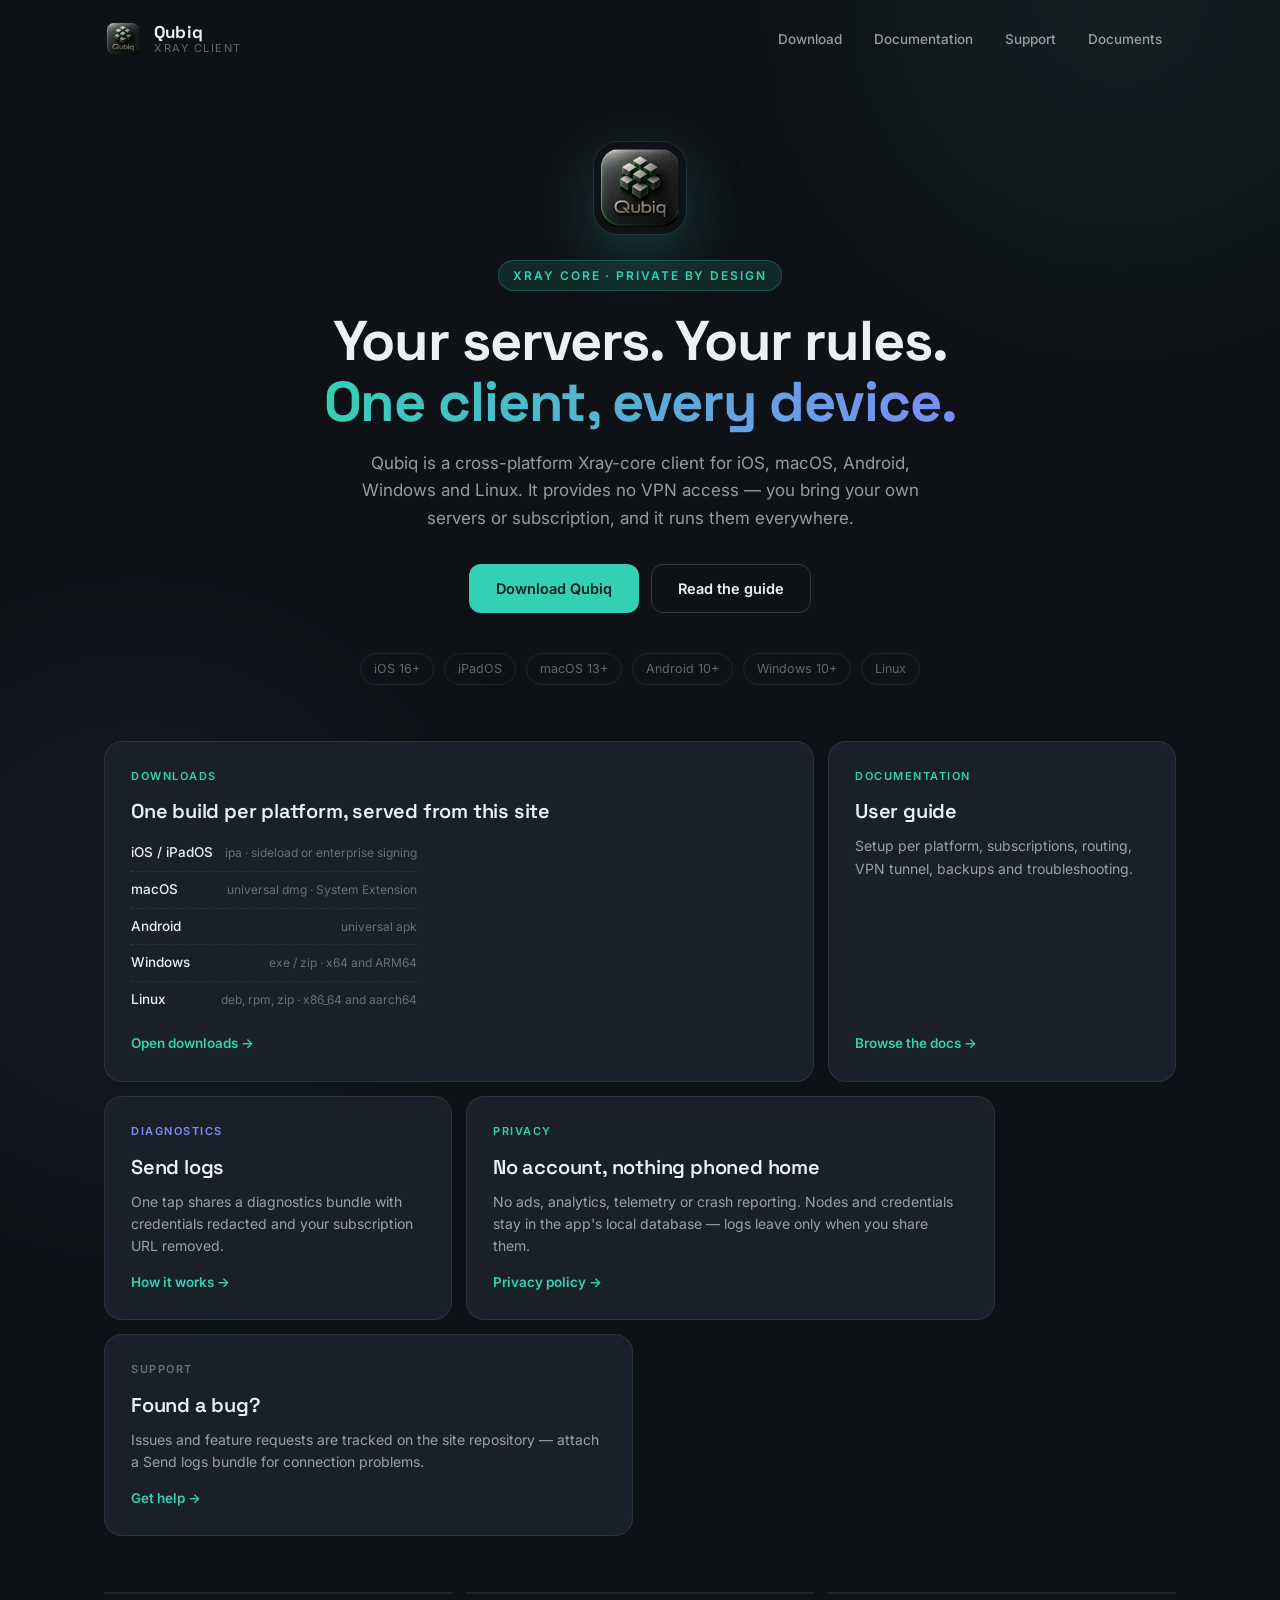
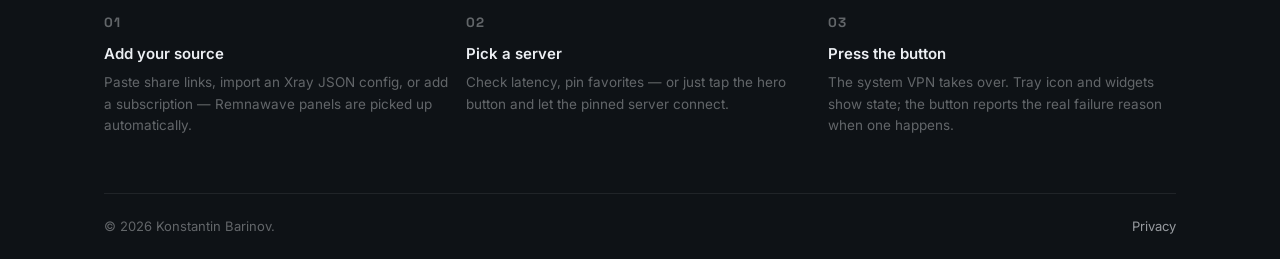
==== index.html @ 78f4ed2e "chore(site): drop OneXray/YuanDevTeam references Removes the upstream credit row from the Documents " ====
<!DOCTYPE html>
<html lang="en">
<head>
<meta charset="UTF-8">
<meta name="viewport" content="width=device-width, initial-scale=1.0">
<title>Qubiq — a cross-platform Xray client for all your devices</title>
<meta name="description" content="Qubiq is a cross-platform Xray-core client for iPhone, iPad, Mac, Android, Windows and Linux — your own servers and subscriptions, no account, no analytics.">
<meta property="og:title" content="Qubiq — one Xray client for every device">
<meta property="og:description" content="Cross-platform Xray-core client for iOS, macOS, Android, Windows and Linux. Your servers, your routing — no accounts, no telemetry.">
<meta property="og:type" content="website">
<meta property="og:url" content="https://knstntnkek.github.io/qubiq-site/">
<meta property="og:site_name" content="Qubiq">
<meta property="og:image" content="https://knstntnkek.github.io/qubiq-site/og.png">
<meta property="og:image:width" content="1024">
<meta property="og:image:height" content="1024">
<meta name="twitter:card" content="summary_large_image">
<meta name="twitter:title" content="Qubiq — one Xray client for every device">
<meta name="twitter:description" content="Cross-platform Xray-core client for iOS, macOS, Android, Windows and Linux. Your servers, your routing — no accounts, no telemetry.">
<meta name="twitter:image" content="https://knstntnkek.github.io/qubiq-site/og.png">
<link rel="canonical" href="https://knstntnkek.github.io/qubiq-site/">
<script type="application/ld+json">
{
  "@context": "https://schema.org",
  "@type": "SoftwareApplication",
  "name": "Qubiq",
  "url": "https://knstntnkek.github.io/qubiq-site/",
  "downloadUrl": "https://knstntnkek.github.io/qubiq-site/",
  "operatingSystem": "iOS, iPadOS, macOS, Android, Windows, Linux",
  "applicationCategory": "UtilitiesApplication",
  "description": "A cross-platform Xray-core client for phones, tablets and desktops. Bring your own servers or subscription — no accounts, no analytics.",
  "offers": { "@type": "Offer", "price": "0", "priceCurrency": "USD" },
  "author": { "@type": "Organization", "name": "Qubiq", "url": "https://knstntnkek.github.io/qubiq-site/" }
}
</script>
<link rel="icon" type="image/png" href="icon.png">
<link rel="apple-touch-icon" href="icon.png">
<link rel="preconnect" href="https://fonts.googleapis.com">
<link rel="preconnect" href="https://fonts.gstatic.com" crossorigin>
<link href="https://fonts.googleapis.com/css2?family=Inter:wght@400;500;600&family=Space+Grotesk:wght@500;600;700&family=JetBrains+Mono:wght@400&display=swap" rel="stylesheet">
<link rel="stylesheet" href="style.css?v=20261121-2">
</head>
<body>

<div class="bg-glow teal" aria-hidden="true"></div>
<div class="bg-glow violet" aria-hidden="true"></div>

<div class="page">

  <header class="topbar">
    <a class="brand" href="index.html">
      <img class="brand-icon" src="icon.png" alt="Qubiq logo">
      <span class="brand-text">
        <strong>Qubiq</strong>
        <span>Xray client</span>
      </span>
    </a>
    <nav>
      <ul class="nav-links">
        <li><a href="#" data-modal="modal-download">Download</a></li>
        <li><a href="docs.html">Documentation</a></li>
        <li><a href="#" data-modal="modal-support">Support</a></li>
        <li><a href="#" data-modal="modal-documents">Documents</a></li>
      </ul>
    </nav>
  </header>

  <main>
    <section class="hero">
      <img class="hero-logo" src="icon.png" alt="Qubiq">
      <span class="hero-eyebrow">Xray core · Private by design</span>
      <h1>Your servers. Your rules.<br><em>One client, every device.</em></h1>
      <p class="hero-sub">Qubiq is a cross-platform Xray-core client for iOS,
      macOS, Android, Windows and Linux. It provides no VPN access — you
      bring your own servers or subscription, and it runs them everywhere.</p>
      <div class="hero-cta">
        <button class="btn btn-primary" data-modal="modal-download">
          Download Qubiq
        </button>
        <a class="btn btn-ghost" href="docs.html">Read the guide</a>
      </div>
      <div class="platform-chips">
        <span>iOS 16+</span><span>iPadOS</span><span>macOS 13+</span>
        <span>Android 10+</span><span>Windows 10+</span><span>Linux</span>
      </div>
    </section>

    <section class="bento">
      <button class="bento-card wide reveal" data-modal="modal-download">
        <span class="bento-kicker">Downloads</span>
        <h2>One build per platform, served from this site</h2>
        <ul class="bento-list">
          <li><b>iOS / iPadOS</b><small>ipa · sideload or enterprise signing</small></li>
          <li><b>macOS</b><small>universal dmg · System Extension</small></li>
          <li><b>Android</b><small>universal apk</small></li>
          <li><b>Windows</b><small>exe / zip · x64 and ARM64</small></li>
          <li><b>Linux</b><small>deb, rpm, zip · x86_64 and aarch64</small></li>
        </ul>
        <span class="bento-cta">Open downloads →</span>
      </button>

      <a class="bento-card third reveal" href="docs.html">
        <span class="bento-kicker">Documentation</span>
        <h2>User guide</h2>
        <p>Setup per platform, subscriptions, routing, VPN tunnel,
        backups and troubleshooting.</p>
        <span class="bento-cta">Browse the docs →</span>
      </a>

      <a class="bento-card third reveal" href="docs.html#subscriptions">
        <span class="bento-kicker violet">Diagnostics</span>
        <h2>Send logs</h2>
        <p>One tap shares a diagnostics bundle with credentials redacted
        and your subscription URL removed.</p>
        <span class="bento-cta">How it works →</span>
      </a>

      <a class="bento-card half reveal" href="privacy.html">
        <span class="bento-kicker">Privacy</span>
        <h2>No account, nothing phoned home</h2>
        <p>No ads, analytics, telemetry or crash reporting. Nodes and
        credentials stay in the app's local database — logs leave only
        when you share them.</p>
        <span class="bento-cta">Privacy policy →</span>
      </a>

      <button class="bento-card half reveal" data-modal="modal-support">
        <span class="bento-kicker neutral">Support</span>
        <h2>Found a bug?</h2>
        <p>Issues and feature requests are tracked on the site repository —
        attach a Send logs bundle for connection problems.</p>
        <span class="bento-cta">Get help →</span>
      </button>
    </section>

    <section class="steps">
      <div class="step">
        <p class="step-num">01</p>
        <h3>Add your source</h3>
        <p>Paste share links, import an Xray JSON config, or add a
        subscription — Remnawave panels are picked up automatically.</p>
      </div>
      <div class="step">
        <p class="step-num">02</p>
        <h3>Pick a server</h3>
        <p>Check latency, pin favorites — or just tap the hero button and
        let the pinned server connect.</p>
      </div>
      <div class="step">
        <p class="step-num">03</p>
        <h3>Press the button</h3>
        <p>The system VPN takes over. Tray icon and widgets show state;
        the button reports the real failure reason when one happens.</p>
      </div>
    </section>
  </main>

  <footer class="footer">
    <span>© 2026 Konstantin Barinov.</span>
    <div class="footer-links">
      <a href="privacy.html">Privacy</a>
    </div>
  </footer>

</div>

<!-- MODALS -->
<div class="modal" id="modal-download" hidden>
  <div class="modal-card" role="dialog" aria-modal="true" aria-label="Download Qubiq">
    <button class="modal-x" data-close aria-label="Close">×</button>
    <h2 class="modal-title">Download</h2>
    <p class="modal-sub">Choose your platform — packages are served right
    here, no repo access needed.</p>
    <div class="modal-cols">
      <div class="modal-col">
        <p class="modal-col-title">Desktop</p>
        <div class="dl-row dl-static">
          <span class="dl-main">
            <span class="dl-name">Windows</span>
            <span class="dl-meta">x64 / ARM64 · exe, zip · Win 10 20H2+ · soon</span>
          </span>
        </div>
        <div class="dl-row dl-static">
          <span class="dl-main">
            <span class="dl-name">macOS</span>
            <span class="dl-meta">universal dmg · macOS 13+ · System Extension · soon</span>
          </span>
        </div>
        <div class="dl-row dl-static">
          <span class="dl-main">
            <span class="dl-name">Linux</span>
            <span class="dl-meta">x86_64 / aarch64 · deb, rpm, zip · glibc 2.39+ · soon</span>
          </span>
        </div>
      </div>
      <div class="modal-col">
        <p class="modal-col-title">Mobile</p>
        <div class="dl-row dl-static">
          <span class="dl-main">
            <span class="dl-name">iOS / iPadOS</span>
            <span class="dl-meta">ipa · iOS 16+ · sideload / enterprise signing · soon</span>
          </span>
        </div>
        <div class="dl-row dl-static">
          <span class="dl-main">
            <span class="dl-name">Android</span>
            <span class="dl-meta">universal apk · Android 10+ · soon</span>
          </span>
        </div>
      </div>
    </div>
    <p class="modal-foot">Published builds replace their platform row with a
    direct download automatically. First connect asks for the platform VPN
    permission — see <a href="docs.html#getting-started">Getting
    started</a>.</p>
  </div>
</div>

<div class="modal" id="modal-support" hidden>
  <div class="modal-card" role="dialog" aria-modal="true" aria-label="Support">
    <button class="modal-x" data-close aria-label="Close">×</button>
    <h2 class="modal-title">Support</h2>
    <p class="modal-sub">Bugs and feature requests are handled in the open.</p>
    <div class="modal-cols">
      <div class="modal-col">
        <a class="dl-row" href="https://github.com/knstntnkek/qubiq-site/issues">
          <span class="dl-main">
            <span class="dl-name">GitHub Issues</span>
            <span class="dl-meta">site repo · bug reports &amp; feature requests</span>
          </span>
          <span class="dl-arrow">→</span>
        </a>
      </div>
      <div class="modal-col">
        <a class="dl-row" href="docs.html#troubleshooting">
          <span class="dl-main">
            <span class="dl-name">Troubleshooting &amp; FAQ</span>
            <span class="dl-meta">common fixes in the guide</span>
          </span>
          <span class="dl-arrow">→</span>
        </a>
      </div>
    </div>
    <p class="modal-foot">Reporting a provider or connection issue? In the app,
    a group's <strong>Send logs</strong> action shares a ready-redacted
    diagnostics bundle — attach it to the issue. Include your platform plus
    app and core versions.</p>
  </div>
</div>

<div class="modal" id="modal-documents" hidden>
  <div class="modal-card" role="dialog" aria-modal="true" aria-label="Documents">
    <button class="modal-x" data-close aria-label="Close">×</button>
    <h2 class="modal-title">Documents</h2>
    <p class="modal-sub">Privacy policy, license and third-party credits.</p>
    <div class="modal-cols">
      <div class="modal-col">
        <a class="dl-row" href="privacy.html">
          <span class="dl-main">
            <span class="dl-name">Privacy Policy</span>
            <span class="dl-meta">the app collects nothing</span>
          </span>
          <span class="dl-arrow">→</span>
        </a>
        <div class="dl-row dl-static">
          <span class="dl-main">
            <span class="dl-name">License</span>
            <span class="dl-meta">proprietary · all rights reserved</span>
          </span>
        </div>
      </div>
      <div class="modal-col">
        <a class="dl-row" href="https://github.com/XTLS/libXray">
          <span class="dl-main">
            <span class="dl-name">libXray</span>
            <span class="dl-meta">the Xray core binding</span>
          </span>
          <span class="dl-arrow">→</span>
        </a>
      </div>
    </div>
  </div>
</div>

<script src="site.js?v=20261121-2"></script>
<script data-goatcounter="https://konstantin11.goatcounter.com/count" async src="https://gc.zgo.at/count.js"></script>
</body>
</html>
---- style.css ----
/* Qubiq — site styles. Dark ink theme, teal accent, bento layout. */

:root {
  --bg:        #0e1216;
  --bg-raise:  #151a20;
  --panel:     #1a2029;
  --panel-hi:  #1f2630;
  --border:    rgba(255, 255, 255, .08);
  --border-hi: rgba(255, 255, 255, .16);
  --text:      #eceff3;
  --text-soft: rgba(236, 239, 243, .62);
  --text-mute: rgba(236, 239, 243, .38);
  --teal:      #34d0b4;
  --teal-soft: rgba(52, 208, 180, .12);
  --indigo:    #7c8cf8;
  --radius:    18px;
  --mono:      "JetBrains Mono", ui-monospace, SFMono-Regular, monospace;
  --sans:      "Inter", system-ui, -apple-system, sans-serif;
  --display:   "Space Grotesk", "Inter", system-ui, sans-serif;
}

* { box-sizing: border-box; margin: 0; padding: 0; }

html { color-scheme: dark; }

body {
  background: var(--bg);
  color: var(--text);
  font-family: var(--sans);
  font-size: 15px;
  line-height: 1.6;
  -webkit-font-smoothing: antialiased;
}

a { color: var(--teal); text-decoration: none; }
a:hover { text-decoration: underline; }

img { max-width: 100%; }

/* ambient background — two soft color pools, own geometry */
.bg-glow {
  position: fixed;
  z-index: -1;
  border-radius: 50%;
  filter: blur(120px);
  pointer-events: none;
}
.bg-glow.teal {
  width: 640px; height: 640px;
  top: -320px; right: -160px;
  background: radial-gradient(circle, rgba(52, 208, 180, .14), transparent 65%);
}
.bg-glow.violet {
  width: 720px; height: 720px;
  bottom: -380px; left: -220px;
  background: radial-gradient(circle, rgba(124, 140, 248, .11), transparent 65%);
}

.page {
  max-width: 1120px;
  margin: 0 auto;
  padding: 0 24px;
  display: flex;
  flex-direction: column;
  min-height: 100dvh;
}

/* ============ topbar ============ */
.topbar {
  display: flex;
  align-items: center;
  justify-content: space-between;
  padding: 20px 0;
}
.brand {
  display: flex;
  align-items: center;
  gap: 12px;
  color: var(--text);
}
.brand:hover { text-decoration: none; }
.brand-icon {
  width: 38px; height: 38px;
  border-radius: 10px;
  display: block;
}
.brand-text { display: flex; flex-direction: column; line-height: 1.15; }
.brand-text strong {
  font-family: var(--display);
  font-size: 17px;
  font-weight: 700;
  letter-spacing: .2px;
}
.brand-text span {
  font-size: 11px;
  color: var(--text-mute);
  text-transform: uppercase;
  letter-spacing: .14em;
}
.nav-links {
  display: flex;
  gap: 4px;
  list-style: none;
}
.nav-links a {
  color: var(--text-soft);
  font-size: 13.5px;
  font-weight: 500;
  padding: 8px 14px;
  border-radius: 999px;
  transition: color .15s, background .15s;
}
.nav-links a:hover,
.nav-links a[aria-current="page"] {
  color: var(--text);
  background: rgba(255, 255, 255, .07);
  text-decoration: none;
}

/* ============ hero ============ */
.hero {
  text-align: center;
  padding: 64px 0 56px;
}
.hero-logo {
  width: 92px; height: 92px;
  border-radius: 24px;
  margin: 0 auto 26px;
  display: block;
  box-shadow: 0 20px 60px rgba(52, 208, 180, .22), 0 0 0 1px var(--border);
}
.hero-eyebrow {
  display: inline-block;
  font-size: 12px;
  font-weight: 600;
  letter-spacing: .16em;
  text-transform: uppercase;
  color: var(--teal);
  background: var(--teal-soft);
  border: 1px solid rgba(52, 208, 180, .25);
  padding: 5px 14px;
  border-radius: 999px;
  margin-bottom: 20px;
}
.hero h1 {
  font-family: var(--display);
  font-size: clamp(34px, 5.4vw, 56px);
  font-weight: 700;
  line-height: 1.08;
  letter-spacing: -.02em;
  max-width: 720px;
  margin: 0 auto 18px;
}
.hero h1 em {
  font-style: normal;
  background: linear-gradient(100deg, var(--teal), var(--indigo));
  -webkit-background-clip: text;
  background-clip: text;
  color: transparent;
}
.hero-sub {
  font-size: 17px;
  color: var(--text-soft);
  max-width: 560px;
  margin: 0 auto 32px;
}
.hero-cta {
  display: flex;
  gap: 12px;
  justify-content: center;
  flex-wrap: wrap;
  margin-bottom: 40px;
}
.btn {
  display: inline-flex;
  align-items: center;
  gap: 8px;
  font: inherit;
  font-weight: 600;
  font-size: 14.5px;
  padding: 12px 26px;
  border-radius: 12px;
  border: 1px solid transparent;
  cursor: pointer;
  transition: transform .15s, background .15s, border-color .15s;
}
.btn:hover { text-decoration: none; transform: translateY(-1px); }
.btn-primary {
  background: var(--teal);
  color: #06201a;
}
.btn-primary:hover { background: #43dfc3; }
.btn-ghost {
  background: transparent;
  color: var(--text);
  border-color: var(--border-hi);
}
.btn-ghost:hover { background: rgba(255, 255, 255, .06); }
.platform-chips {
  display: flex;
  gap: 10px;
  justify-content: center;
  flex-wrap: wrap;
}
.platform-chips span {
  font-size: 12.5px;
  color: var(--text-mute);
  border: 1px solid var(--border);
  padding: 5px 13px;
  border-radius: 999px;
}

/* ============ bento grid ============ */
.bento {
  display: grid;
  grid-template-columns: repeat(6, 1fr);
  gap: 14px;
  padding-bottom: 56px;
}
.bento-card {
  position: relative;
  background: var(--panel);
  border: 1px solid var(--border);
  border-radius: var(--radius);
  padding: 26px;
  display: flex;
  flex-direction: column;
  text-align: left;
  font: inherit;
  color: var(--text);
  cursor: pointer;
  overflow: hidden;
  transition: border-color .18s, transform .18s, background .18s;
}
a.bento-card:hover,
button.bento-card:hover {
  text-decoration: none;
  border-color: var(--border-hi);
  background: var(--panel-hi);
  transform: translateY(-2px);
}
.bento-card.wide  { grid-column: span 4; }
.bento-card.half  { grid-column: span 3; }
.bento-card.third { grid-column: span 2; }
.bento-kicker {
  font-size: 11px;
  font-weight: 600;
  letter-spacing: .14em;
  text-transform: uppercase;
  color: var(--teal);
  margin-bottom: 10px;
}
.bento-kicker.violet { color: var(--indigo); }
.bento-kicker.neutral { color: var(--text-mute); }
.bento-card h2 {
  font-family: var(--display);
  font-size: 20px;
  font-weight: 600;
  letter-spacing: -.01em;
  margin-bottom: 8px;
}
.bento-card p {
  font-size: 14px;
  color: var(--text-soft);
  margin-bottom: 14px;
}
.bento-cta {
  margin-top: auto;
  font-size: 13.5px;
  font-weight: 600;
  color: var(--teal);
}
.bento-list {
  list-style: none;
  margin-bottom: 16px;
}
.bento-list li {
  display: flex;
  justify-content: space-between;
  align-items: baseline;
  gap: 12px;
  font-size: 13.5px;
  padding: 7px 0;
  border-bottom: 1px dashed rgba(255, 255, 255, .07);
  color: var(--text-soft);
}
.bento-list li:last-child { border-bottom: 0; }
.bento-list li b { color: var(--text); font-weight: 500; }
.bento-list li small { color: var(--text-mute); font-size: 12px; }

/* ============ steps strip ============ */
.steps {
  display: grid;
  grid-template-columns: repeat(3, 1fr);
  gap: 14px;
  padding-bottom: 56px;
}
.step {
  border-top: 2px solid var(--border);
  padding-top: 18px;
}
.step-num {
  font-family: var(--display);
  font-size: 13px;
  font-weight: 700;
  color: var(--teal);
  letter-spacing: .1em;
  margin-bottom: 8px;
}
.step h3 {
  font-size: 15px;
  font-weight: 600;
  margin-bottom: 6px;
}
.step p { font-size: 13.5px; color: var(--text-mute); }

/* ============ footer ============ */
.footer {
  margin-top: auto;
  display: flex;
  justify-content: space-between;
  align-items: center;
  gap: 16px;
  flex-wrap: wrap;
  padding: 22px 0;
  border-top: 1px solid var(--border);
  color: var(--text-mute);
  font-size: 13px;
}
.footer-links { display: flex; gap: 20px; }
.footer-links a { color: var(--text-soft); }
.footer-links a:hover { color: var(--text); }

/* ============ modals ============ */
.modal {
  position: fixed;
  inset: 0;
  z-index: 50;
  display: grid;
  place-items: center;
  padding: 20px;
  background: rgba(8, 10, 13, .66);
  backdrop-filter: blur(10px);
  -webkit-backdrop-filter: blur(10px);
}
.modal[hidden] { display: none; }
.modal-card {
  width: min(620px, 100%);
  max-height: min(80dvh, 720px);
  overflow: auto;
  background: var(--bg-raise);
  border: 1px solid var(--border-hi);
  border-radius: 22px;
  padding: 30px;
  box-shadow: 0 40px 100px rgba(0, 0, 0, .5);
  animation: modal-in .22s ease-out;
}
@keyframes modal-in {
  from { opacity: 0; transform: translateY(12px) scale(.98); }
  to   { opacity: 1; transform: none; }
}
.modal-x {
  position: sticky;
  top: 0;
  float: right;
  width: 34px; height: 34px;
  border-radius: 10px;
  border: 1px solid var(--border);
  background: var(--panel);
  color: var(--text-soft);
  font-size: 18px;
  cursor: pointer;
  transition: background .15s, color .15s;
}
.modal-x:hover { background: var(--panel-hi); color: var(--text); }
.modal-title {
  font-family: var(--display);
  font-size: 24px;
  font-weight: 700;
  letter-spacing: -.01em;
  margin-bottom: 6px;
}
.modal-sub { font-size: 14px; color: var(--text-mute); margin-bottom: 22px; }
.modal-cols {
  display: grid;
  grid-template-columns: 1fr 1fr;
  gap: 22px;
}
.modal-col-title {
  font-size: 11px;
  font-weight: 600;
  letter-spacing: .14em;
  text-transform: uppercase;
  color: var(--text-mute);
  margin-bottom: 10px;
}
.dl-row {
  display: flex;
  align-items: center;
  justify-content: space-between;
  gap: 14px;
  padding: 12px 14px;
  margin-bottom: 8px;
  border: 1px solid var(--border);
  border-radius: 12px;
  background: var(--panel);
  transition: border-color .15s, background .15s;
}
.dl-row:hover {
  text-decoration: none;
  border-color: rgba(52, 208, 180, .4);
  background: var(--panel-hi);
}
.dl-static,
.dl-static:hover {
  cursor: default;
  border-color: var(--border);
  background: var(--panel);
}
.dl-name { display: block; font-size: 14px; font-weight: 600; color: var(--text); }
.dl-meta { display: block; font-size: 12px; color: var(--text-mute); }
.dl-arrow { color: var(--teal); font-size: 16px; flex-shrink: 0; }
.modal-foot {
  margin-top: 20px;
  font-size: 13px;
  color: var(--text-mute);
  border-top: 1px solid var(--border);
  padding-top: 16px;
}

/* ============ docs page ============ */
.docs-layout {
  display: grid;
  grid-template-columns: 200px minmax(0, 1fr) 180px;
  gap: 40px;
  padding: 40px 0 64px;
  flex: 1;
}
.docs-nav {
  position: sticky;
  top: 24px;
  align-self: start;
}
.docs-nav .docs-nav-title {
  font-size: 11px;
  font-weight: 600;
  letter-spacing: .14em;
  text-transform: uppercase;
  color: var(--text-mute);
  margin-bottom: 12px;
}
.docs-nav a {
  display: block;
  color: var(--text-soft);
  font-size: 13.5px;
  padding: 6px 12px;
  margin-bottom: 2px;
  border-radius: 8px;
  border-left: 2px solid transparent;
}
.docs-nav a:hover { color: var(--text); text-decoration: none; background: rgba(255,255,255,.04); }
.docs-nav a.on {
  color: var(--teal);
  border-left-color: var(--teal);
  background: var(--teal-soft);
}
.docs-toc {
  position: sticky;
  top: 24px;
  align-self: start;
  font-size: 12.5px;
}
.docs-toc .toc-title {
  font-size: 11px;
  font-weight: 600;
  letter-spacing: .14em;
  text-transform: uppercase;
  color: var(--text-mute);
  margin-bottom: 12px;
}
.docs-toc a {
  display: block;
  color: var(--text-mute);
  padding: 4px 0 4px 12px;
  border-left: 2px solid var(--border);
}
.docs-toc a:hover { color: var(--text); text-decoration: none; }

.doc-body { min-width: 0; }
.docs-layout > .doc-body:only-child {
  grid-column: 1 / -1;
  max-width: 720px;
  margin: 0 auto;
}
.doc-body h1 {
  font-family: var(--display);
  font-size: 30px;
  font-weight: 700;
  letter-spacing: -.015em;
  margin-bottom: 16px;
}
.doc-body h2 {
  font-family: var(--display);
  font-size: 20px;
  font-weight: 600;
  margin: 36px 0 10px;
  padding-top: 8px;
}
.doc-body h3 {
  font-size: 16px;
  font-weight: 600;
  margin: 24px 0 8px;
}
.doc-body p,
.doc-body li { color: var(--text-soft); font-size: 14.5px; }
.doc-body p { margin-bottom: 14px; }
.doc-body ul, .doc-body ol { padding-left: 22px; margin-bottom: 14px; }
.doc-body li { margin-bottom: 6px; }
.doc-body li::marker { color: var(--teal); }
.doc-body strong { color: var(--text); font-weight: 600; }
.doc-body em { color: var(--text-mute); }
.doc-body code {
  font-family: var(--mono);
  font-size: .86em;
  background: rgba(255, 255, 255, .07);
  padding: 2px 6px;
  border-radius: 6px;
}
.doc-body pre {
  background: var(--panel);
  border: 1px solid var(--border);
  border-radius: 12px;
  padding: 16px;
  overflow-x: auto;
  margin-bottom: 14px;
}
.doc-body pre code { background: none; padding: 0; font-size: 12.5px; }
.doc-body table {
  width: 100%;
  border-collapse: collapse;
  margin-bottom: 16px;
  font-size: 13.5px;
}
.doc-body th, .doc-body td {
  text-align: left;
  padding: 9px 12px;
  border-bottom: 1px solid var(--border);
}
.doc-body th {
  color: var(--text-mute);
  font-size: 12px;
  font-weight: 600;
  letter-spacing: .1em;
  text-transform: uppercase;
}
.doc-body td { color: var(--text-soft); }
.doc-body td b, .doc-body td strong { color: var(--text); }
.doc-body blockquote {
  border-left: 3px solid var(--teal);
  padding: 4px 16px;
  margin-bottom: 14px;
  color: var(--text-soft);
  background: var(--teal-soft);
  border-radius: 0 10px 10px 0;
}
.doc-body hr { border: 0; border-top: 1px solid var(--border); margin: 32px 0; }
.doc-body a { text-decoration: underline; text-underline-offset: 3px; text-decoration-color: rgba(52,208,180,.45); }
.doc-body a:hover { color: #43dfc3; }
.docs-prevnext {
  display: flex;
  justify-content: space-between;
  gap: 14px;
  margin-top: 44px;
  padding-top: 20px;
  border-top: 1px solid var(--border);
}
.docs-prevnext .pn {
  font-size: 13.5px;
  font-weight: 500;
  color: var(--text-soft);
  text-decoration: none;
  border: 1px solid var(--border);
  border-radius: 10px;
  padding: 9px 16px;
  transition: border-color .15s, color .15s;
}
.docs-prevnext .pn:hover { color: var(--teal); border-color: rgba(52,208,180,.4); }

/* entrance animation — subtle, not Happ's staggered cards */
.reveal { animation: rise .5s ease-out backwards; }
.reveal:nth-child(2) { animation-delay: .06s; }
.reveal:nth-child(3) { animation-delay: .12s; }
.reveal:nth-child(4) { animation-delay: .18s; }
.reveal:nth-child(5) { animation-delay: .24s; }
@keyframes rise {
  from { opacity: 0; transform: translateY(14px); }
  to   { opacity: 1; transform: none; }
}

/* ============ responsive ============ */
@media (max-width: 960px) {
  .docs-layout { grid-template-columns: 180px minmax(0,1fr); }
  .docs-toc { display: none; }
}
@media (max-width: 780px) {
  .bento { grid-template-columns: 1fr 1fr; }
  .bento-card.wide, .bento-card.half, .bento-card.third { grid-column: span 2; }
  .steps { grid-template-columns: 1fr; }
  .modal-cols { grid-template-columns: 1fr; }
  .docs-layout { grid-template-columns: 1fr; }
  .docs-nav {
    position: static;
    display: flex;
    flex-wrap: wrap;
    gap: 6px;
    margin-bottom: 8px;
  }
  .docs-nav .docs-nav-title { display: none; }
  .docs-nav a { border-left: 0; border: 1px solid var(--border); border-radius: 999px; padding: 6px 12px; }
  .hero { padding: 40px 0; }
  .footer { justify-content: center; text-align: center; }
}
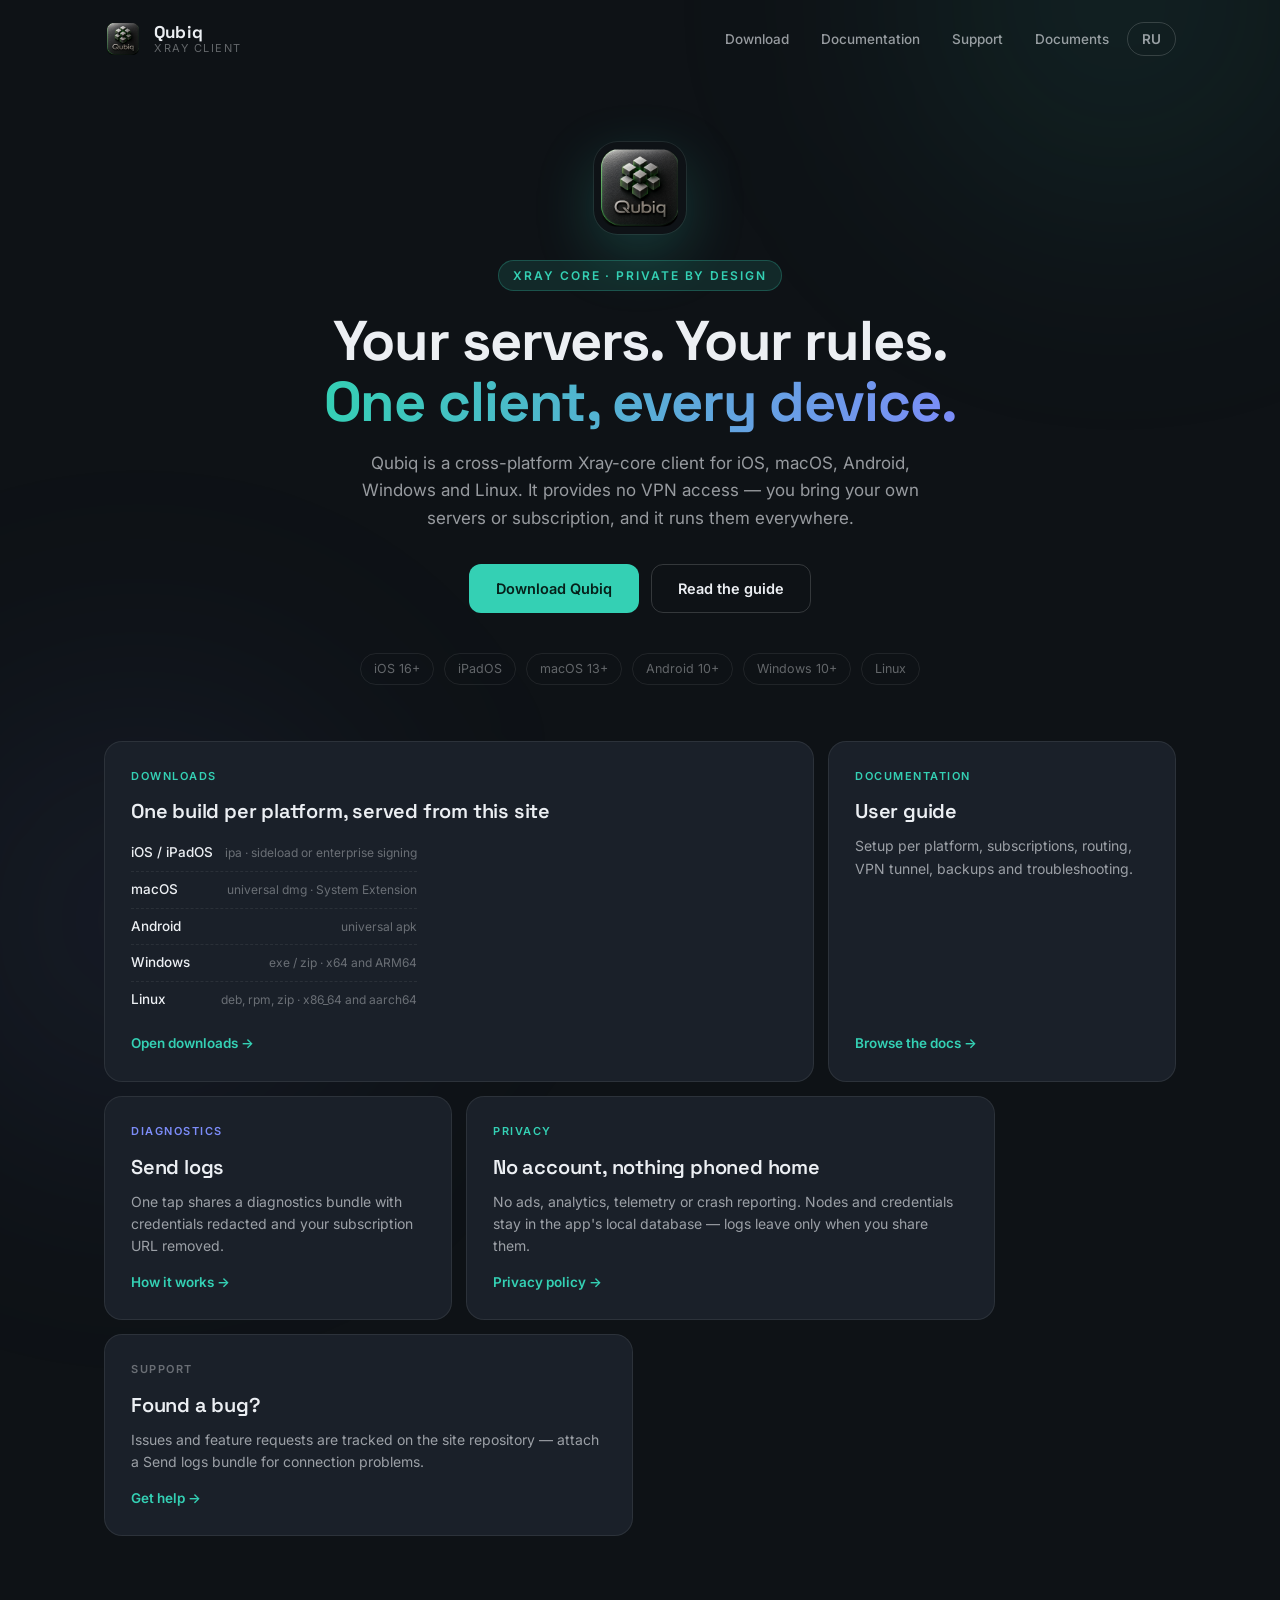
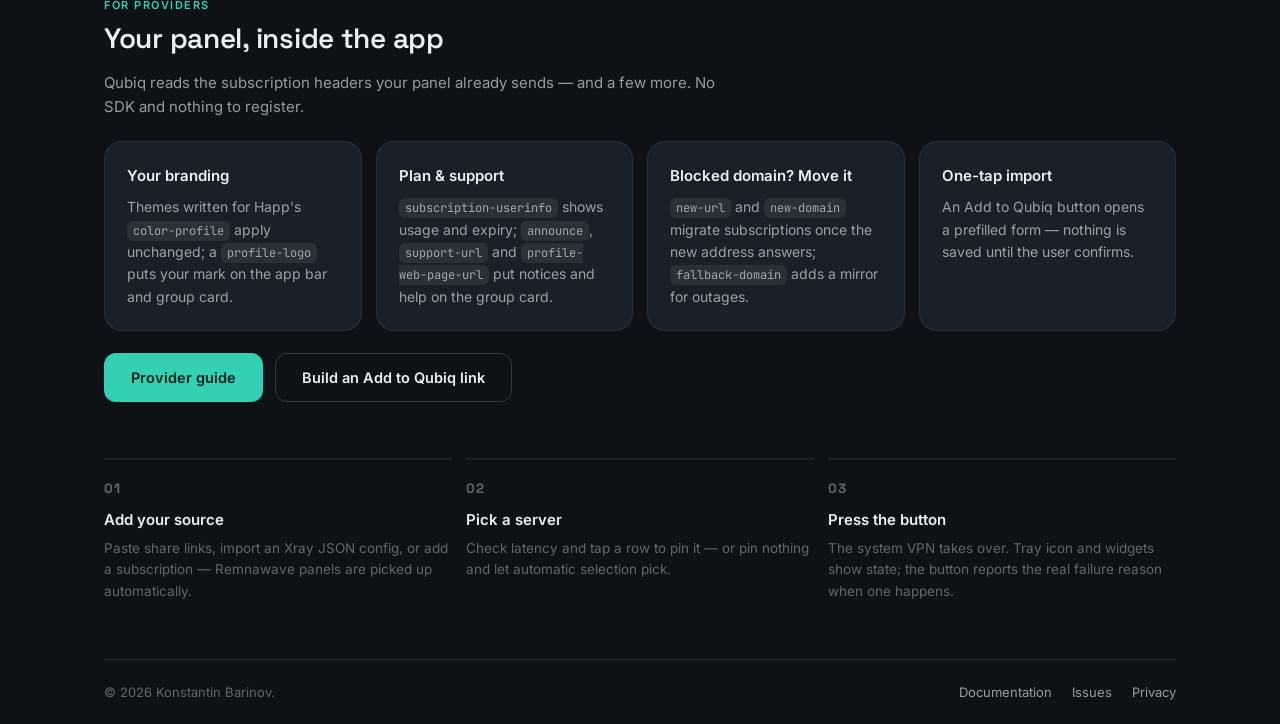
==== commit 60a4303e: "feat(site): add Russian version, provider guide and link builder - Russian site under ru/ (landing, " ====
--- a/index.html
+++ b/index.html
@@ -1,10 +1,10 @@
 <!DOCTYPE html>
-<html lang="en">
+<html lang="en" data-root="">
 <head>
 <meta charset="UTF-8">
 <meta name="viewport" content="width=device-width, initial-scale=1.0">
 <title>Qubiq — a cross-platform Xray client for all your devices</title>
-<meta name="description" content="Qubiq is a cross-platform Xray-core client for iPhone, iPad, Mac, Android, Windows and Linux — your own servers and subscriptions, no account, no analytics.">
+<meta name="description" content="Qubiq is a cross-platform Xray-core client for iPhone, iPad, Mac, Android, Windows and Linux — your own servers and subscriptions; the app has no account and no analytics.">
 <meta property="og:title" content="Qubiq — one Xray client for every device">
 <meta property="og:description" content="Cross-platform Xray-core client for iOS, macOS, Android, Windows and Linux. Your servers, your routing — no accounts, no telemetry.">
 <meta property="og:type" content="website">
@@ -18,6 +18,10 @@
 <meta name="twitter:description" content="Cross-platform Xray-core client for iOS, macOS, Android, Windows and Linux. Your servers, your routing — no accounts, no telemetry.">
 <meta name="twitter:image" content="https://knstntnkek.github.io/qubiq-site/og.png">
 <link rel="canonical" href="https://knstntnkek.github.io/qubiq-site/">
+<link rel="alternate" hreflang="en" href="https://knstntnkek.github.io/qubiq-site/">
+<link rel="alternate" hreflang="ru" href="https://knstntnkek.github.io/qubiq-site/ru/">
+<link rel="alternate" hreflang="x-default" href="https://knstntnkek.github.io/qubiq-site/">
+<meta property="og:locale" content="en_US">
 <script type="application/ld+json">
 {
   "@context": "https://schema.org",
@@ -29,7 +33,7 @@
   "applicationCategory": "UtilitiesApplication",
   "description": "A cross-platform Xray-core client for phones, tablets and desktops. Bring your own servers or subscription — no accounts, no analytics.",
   "offers": { "@type": "Offer", "price": "0", "priceCurrency": "USD" },
-  "author": { "@type": "Organization", "name": "Qubiq", "url": "https://knstntnkek.github.io/qubiq-site/" }
+  "author": { "@type": "Person", "name": "Konstantin Barinov" }
 }
 </script>
 <link rel="icon" type="image/png" href="icon.png">
@@ -37,7 +41,7 @@
 <link rel="preconnect" href="https://fonts.googleapis.com">
 <link rel="preconnect" href="https://fonts.gstatic.com" crossorigin>
 <link href="https://fonts.googleapis.com/css2?family=Inter:wght@400;500;600&family=Space+Grotesk:wght@500;600;700&family=JetBrains+Mono:wght@400&display=swap" rel="stylesheet">
-<link rel="stylesheet" href="style.css?v=20261121-2">
+<link rel="stylesheet" href="style.css?v=20261123-3">
 </head>
 <body>
 
@@ -60,6 +64,7 @@
         <li><a href="docs.html">Documentation</a></li>
         <li><a href="#" data-modal="modal-support">Support</a></li>
         <li><a href="#" data-modal="modal-documents">Documents</a></li>
+        <li><a class="lang-switch" href="ru/index.html" hreflang="ru" lang="ru" aria-label="Русская версия">RU</a></li>
       </ul>
     </nav>
   </header>
@@ -106,7 +111,7 @@
         <span class="bento-cta">Browse the docs →</span>
       </a>
 
-      <a class="bento-card third reveal" href="docs.html#subscriptions">
+      <a class="bento-card third reveal" href="docs.html#subscriptions/send-logs">
         <span class="bento-kicker violet">Diagnostics</span>
         <h2>Send logs</h2>
         <p>One tap shares a diagnostics bundle with credentials redacted
@@ -132,6 +137,44 @@
       </button>
     </section>
 
+    <section class="providers" aria-labelledby="providers-title">
+      <span class="bento-kicker">For providers</span>
+      <h2 id="providers-title">Your panel, inside the app</h2>
+      <p class="providers-sub">Qubiq reads the subscription headers your
+      panel already sends — and a few more. No SDK and nothing to
+      register.</p>
+      <div class="providers-grid">
+        <div class="provider-feature">
+          <h3>Your branding</h3>
+          <p>Themes written for Happ's <code>color-profile</code> apply
+          unchanged; a <code>profile-logo</code> puts your mark on the app
+          bar and group card.</p>
+        </div>
+        <div class="provider-feature">
+          <h3>Plan &amp; support</h3>
+          <p><code>subscription-userinfo</code> shows usage and expiry;
+          <code>announce</code>, <code>support-url</code> and
+          <code>profile-web-page-url</code> put notices and help on the
+          group card.</p>
+        </div>
+        <div class="provider-feature">
+          <h3>Blocked domain? Move it</h3>
+          <p><code>new-url</code> and <code>new-domain</code> migrate
+          subscriptions once the new address answers;
+          <code>fallback-domain</code> adds a mirror for outages.</p>
+        </div>
+        <div class="provider-feature">
+          <h3>One-tap import</h3>
+          <p>An Add to Qubiq button opens a prefilled form — nothing is
+          saved until the user confirms.</p>
+        </div>
+      </div>
+      <div class="providers-cta">
+        <a class="btn btn-primary" href="docs.html#providers">Provider guide</a>
+        <a class="btn btn-ghost" href="docs.html#providers/link-builder">Build an Add to Qubiq link</a>
+      </div>
+    </section>
+
     <section class="steps">
       <div class="step">
         <p class="step-num">01</p>
@@ -142,8 +185,8 @@
       <div class="step">
         <p class="step-num">02</p>
         <h3>Pick a server</h3>
-        <p>Check latency, pin favorites — or just tap the hero button and
-        let the pinned server connect.</p>
+        <p>Check latency and tap a row to pin it — or pin nothing and
+        let automatic selection pick.</p>
       </div>
       <div class="step">
         <p class="step-num">03</p>
@@ -157,6 +200,8 @@
   <footer class="footer">
     <span>© 2026 Konstantin Barinov.</span>
     <div class="footer-links">
+      <a href="docs.html">Documentation</a>
+      <a href="https://github.com/knstntnkek/qubiq-site/issues">Issues</a>
       <a href="privacy.html">Privacy</a>
     </div>
   </footer>
@@ -281,7 +326,7 @@
   </div>
 </div>
 
-<script src="site.js?v=20261121-2"></script>
+<script src="site.js?v=20261123-1"></script>
 <script data-goatcounter="https://konstantin11.goatcounter.com/count" async src="https://gc.zgo.at/count.js"></script>
 </body>
 </html>
--- a/style.css
+++ b/style.css
@@ -116,6 +116,10 @@
   background: rgba(255, 255, 255, .07);
   text-decoration: none;
 }
+.nav-links a.lang-switch {
+  border: 1px solid var(--border-hi);
+  font-weight: 600;
+}
 
 /* ============ hero ============ */
 .hero {
@@ -313,6 +317,51 @@
   margin-bottom: 6px;
 }
 .step p { font-size: 13.5px; color: var(--text-mute); }
+
+/* ============ providers section ============ */
+.providers { padding-bottom: 56px; }
+.providers h2 {
+  font-family: var(--display);
+  font-size: 28px;
+  font-weight: 600;
+  letter-spacing: -.01em;
+  margin-bottom: 10px;
+}
+.providers-sub {
+  color: var(--text-soft);
+  max-width: 620px;
+  margin-bottom: 22px;
+}
+.providers-grid {
+  display: grid;
+  grid-template-columns: repeat(4, 1fr);
+  gap: 14px;
+}
+.provider-feature {
+  background: var(--panel);
+  border: 1px solid var(--border);
+  border-radius: var(--radius);
+  padding: 22px;
+}
+.provider-feature h3 {
+  font-size: 15px;
+  font-weight: 600;
+  margin-bottom: 8px;
+}
+.provider-feature p { font-size: 14px; color: var(--text-soft); }
+.provider-feature code {
+  font-family: var(--mono);
+  font-size: .86em;
+  background: rgba(255, 255, 255, .07);
+  padding: 2px 6px;
+  border-radius: 6px;
+}
+.providers-cta {
+  display: flex;
+  flex-wrap: wrap;
+  gap: 12px;
+  margin-top: 22px;
+}
 
 /* ============ footer ============ */
 .footer {
@@ -586,6 +635,91 @@
 }
 .docs-prevnext .pn:hover { color: var(--teal); border-color: rgba(52,208,180,.4); }
 
+/* ============ link builder (For providers) ============ */
+.link-builder {
+  background: var(--panel);
+  border: 1px solid var(--border);
+  border-radius: var(--radius);
+  padding: 22px;
+  margin-bottom: 16px;
+}
+.link-builder [hidden] { display: none; }
+.link-builder label {
+  display: block;
+  font-size: 13px;
+  font-weight: 600;
+  color: var(--text);
+  margin: 14px 0 6px;
+}
+.link-builder label:first-child { margin-top: 0; }
+.link-builder input {
+  box-sizing: border-box;
+  width: 100%;
+  font-family: var(--mono);
+  font-size: 13.5px;
+  color: var(--text);
+  background: var(--bg);
+  border: 1px solid var(--border);
+  border-radius: 10px;
+  padding: 10px 12px;
+}
+.link-builder input:focus-visible {
+  outline: 2px solid var(--teal);
+  outline-offset: 1px;
+  border-color: var(--teal);
+}
+.doc-body .link-builder-error {
+  font-size: 13.5px;
+  color: #f2a65a;
+  margin: 12px 0 0;
+}
+.link-builder-output { margin-top: 16px; }
+.link-builder-output pre {
+  background: var(--bg);
+  border: 1px solid var(--border);
+  border-radius: 10px;
+  padding: 12px 14px;
+  overflow-x: auto;
+  margin-bottom: 10px;
+}
+.link-builder-output pre code {
+  font-family: var(--mono);
+  font-size: 12.5px;
+  white-space: pre-wrap;
+  overflow-wrap: anywhere;
+}
+.doc-body .link-builder-caption {
+  font-size: 13px;
+  color: var(--text-mute);
+  margin: 0 0 8px;
+}
+.link-builder-actions {
+  display: flex;
+  flex-wrap: wrap;
+  gap: 10px;
+  margin-bottom: 16px;
+}
+.link-builder-actions:last-child { margin-bottom: 0; }
+.link-builder-actions button,
+.link-builder-actions a {
+  font: inherit;
+  font-size: 13.5px;
+  font-weight: 500;
+  color: var(--text-soft);
+  text-decoration: none;
+  background: transparent;
+  border: 1px solid var(--border);
+  border-radius: 10px;
+  padding: 8px 15px;
+  cursor: pointer;
+  transition: border-color .15s, color .15s;
+}
+.link-builder-actions button:hover,
+.link-builder-actions a:hover {
+  color: var(--teal);
+  border-color: rgba(52,208,180,.4);
+}
+
 /* entrance animation — subtle, not Happ's staggered cards */
 .reveal { animation: rise .5s ease-out backwards; }
 .reveal:nth-child(2) { animation-delay: .06s; }
@@ -601,6 +735,13 @@
 @media (max-width: 960px) {
   .docs-layout { grid-template-columns: 180px minmax(0,1fr); }
   .docs-toc { display: none; }
+  .providers-grid { grid-template-columns: 1fr 1fr; }
+}
+@media (max-width: 520px) {
+  .providers-grid { grid-template-columns: 1fr; }
+  .doc-body table { font-size: 12.5px; }
+  .doc-body th, .doc-body td { padding: 7px 8px; }
+  .doc-body td code { overflow-wrap: anywhere; }
 }
 @media (max-width: 780px) {
   .bento { grid-template-columns: 1fr 1fr; }
@@ -619,4 +760,10 @@
   .docs-nav a { border-left: 0; border: 1px solid var(--border); border-radius: 999px; padding: 6px 12px; }
   .hero { padding: 40px 0; }
   .footer { justify-content: center; text-align: center; }
-}
+  /* narrow header: brand row, then wrapped nav row (RU labels are longer) */
+  .topbar { flex-wrap: wrap; row-gap: 8px; padding: 16px 0; }
+  .topbar nav { order: 3; width: 100%; }
+  .nav-links { flex-wrap: wrap; }
+  .nav-links a { padding: 6px 10px; font-size: 13px; }
+  .brand-text span { display: none; }
+}
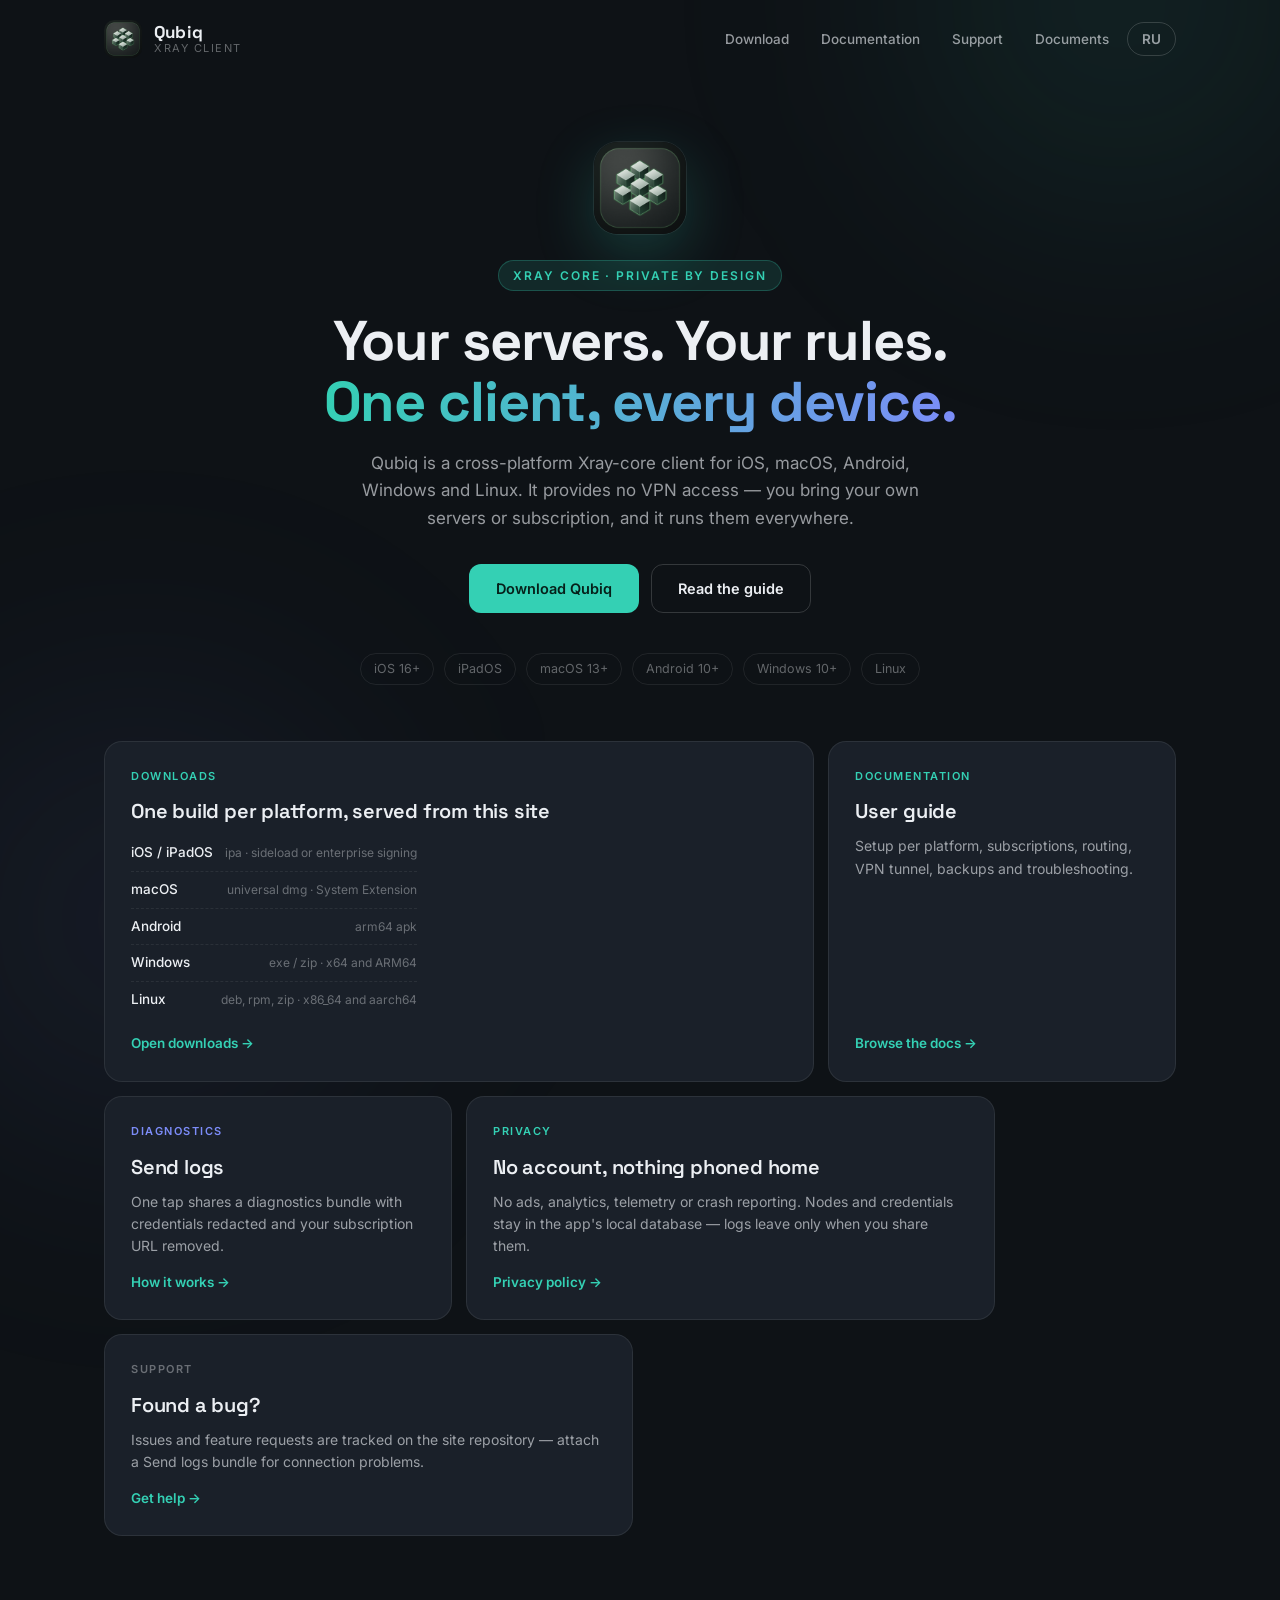
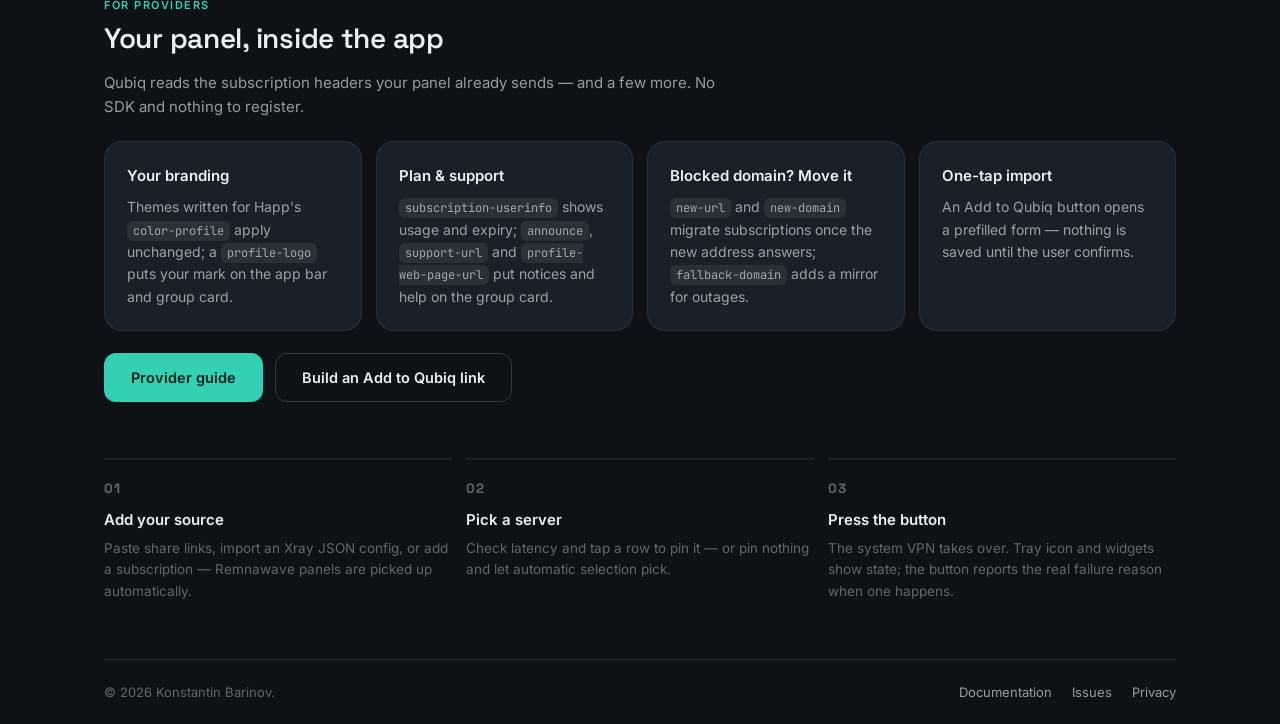
==== commit 552478e8: "docs: sync arm64-only Android package name and labels Generated with [Devin](https://devin.ai)  Co-A" ====
--- a/index.html
+++ b/index.html
@@ -41,7 +41,7 @@
 <link rel="preconnect" href="https://fonts.googleapis.com">
 <link rel="preconnect" href="https://fonts.gstatic.com" crossorigin>
 <link href="https://fonts.googleapis.com/css2?family=Inter:wght@400;500;600&family=Space+Grotesk:wght@500;600;700&family=JetBrains+Mono:wght@400&display=swap" rel="stylesheet">
-<link rel="stylesheet" href="style.css?v=20261123-3">
+<link rel="stylesheet" href="style.css?v=20261124-1">
 </head>
 <body>
 
@@ -96,7 +96,7 @@
         <ul class="bento-list">
           <li><b>iOS / iPadOS</b><small>ipa · sideload or enterprise signing</small></li>
           <li><b>macOS</b><small>universal dmg · System Extension</small></li>
-          <li><b>Android</b><small>universal apk</small></li>
+          <li><b>Android</b><small>arm64 apk</small></li>
           <li><b>Windows</b><small>exe / zip · x64 and ARM64</small></li>
           <li><b>Linux</b><small>deb, rpm, zip · x86_64 and aarch64</small></li>
         </ul>
@@ -111,7 +111,7 @@
         <span class="bento-cta">Browse the docs →</span>
       </a>
 
-      <a class="bento-card third reveal" href="docs.html#subscriptions/send-logs">
+      <a class="bento-card third reveal" href="docs.html?page=subscriptions#send-logs">
         <span class="bento-kicker violet">Diagnostics</span>
         <h2>Send logs</h2>
         <p>One tap shares a diagnostics bundle with credentials redacted
@@ -170,8 +170,8 @@
         </div>
       </div>
       <div class="providers-cta">
-        <a class="btn btn-primary" href="docs.html#providers">Provider guide</a>
-        <a class="btn btn-ghost" href="docs.html#providers/link-builder">Build an Add to Qubiq link</a>
+        <a class="btn btn-primary" href="docs.html?page=providers">Provider guide</a>
+        <a class="btn btn-ghost" href="docs.html?page=providers#link-builder">Build an Add to Qubiq link</a>
       </div>
     </section>
 
@@ -248,14 +248,14 @@
         <div class="dl-row dl-static">
           <span class="dl-main">
             <span class="dl-name">Android</span>
-            <span class="dl-meta">universal apk · Android 10+ · soon</span>
+            <span class="dl-meta">arm64 apk · Android 10+ · soon</span>
           </span>
         </div>
       </div>
     </div>
     <p class="modal-foot">Published builds replace their platform row with a
     direct download automatically. First connect asks for the platform VPN
-    permission — see <a href="docs.html#getting-started">Getting
+    permission — see <a href="docs.html?page=getting-started">Getting
     started</a>.</p>
   </div>
 </div>
@@ -276,7 +276,7 @@
         </a>
       </div>
       <div class="modal-col">
-        <a class="dl-row" href="docs.html#troubleshooting">
+        <a class="dl-row" href="docs.html?page=troubleshooting">
           <span class="dl-main">
             <span class="dl-name">Troubleshooting &amp; FAQ</span>
             <span class="dl-meta">common fixes in the guide</span>
@@ -326,7 +326,7 @@
   </div>
 </div>
 
-<script src="site.js?v=20261123-1"></script>
+<script src="site.js?v=20261123-2"></script>
 <script data-goatcounter="https://konstantin11.goatcounter.com/count" async src="https://gc.zgo.at/count.js"></script>
 </body>
 </html>
--- a/style.css
+++ b/style.css
@@ -719,6 +719,40 @@
   color: var(--teal);
   border-color: rgba(52,208,180,.4);
 }
+
+.theme-example { margin-bottom: 14px; }
+.theme-example pre { margin-bottom: 10px; }
+.theme-example pre code { white-space: pre-wrap; overflow-wrap: anywhere; }
+.theme-preview {
+  display: flex;
+  flex-wrap: wrap;
+  gap: 8px;
+  align-items: center;
+  padding: 10px;
+  border: 1px solid var(--border);
+  border-radius: 12px;
+  margin-bottom: 10px;
+}
+.tp-power {
+  width: 36px;
+  height: 36px;
+  flex: none;
+  border-radius: 50%;
+  display: flex;
+  align-items: center;
+  justify-content: center;
+  font-size: 17px;
+}
+.tp-chip {
+  display: flex;
+  align-items: baseline;
+  gap: 6px;
+  padding: 6px 10px;
+  border-radius: 10px;
+  font-size: 12px;
+}
+.tp-ms { font-size: 10px; opacity: .85; }
+.tp-switch { width: 34px; height: 20px; flex: none; border-radius: 999px; }
 
 /* entrance animation — subtle, not Happ's staggered cards */
 .reveal { animation: rise .5s ease-out backwards; }
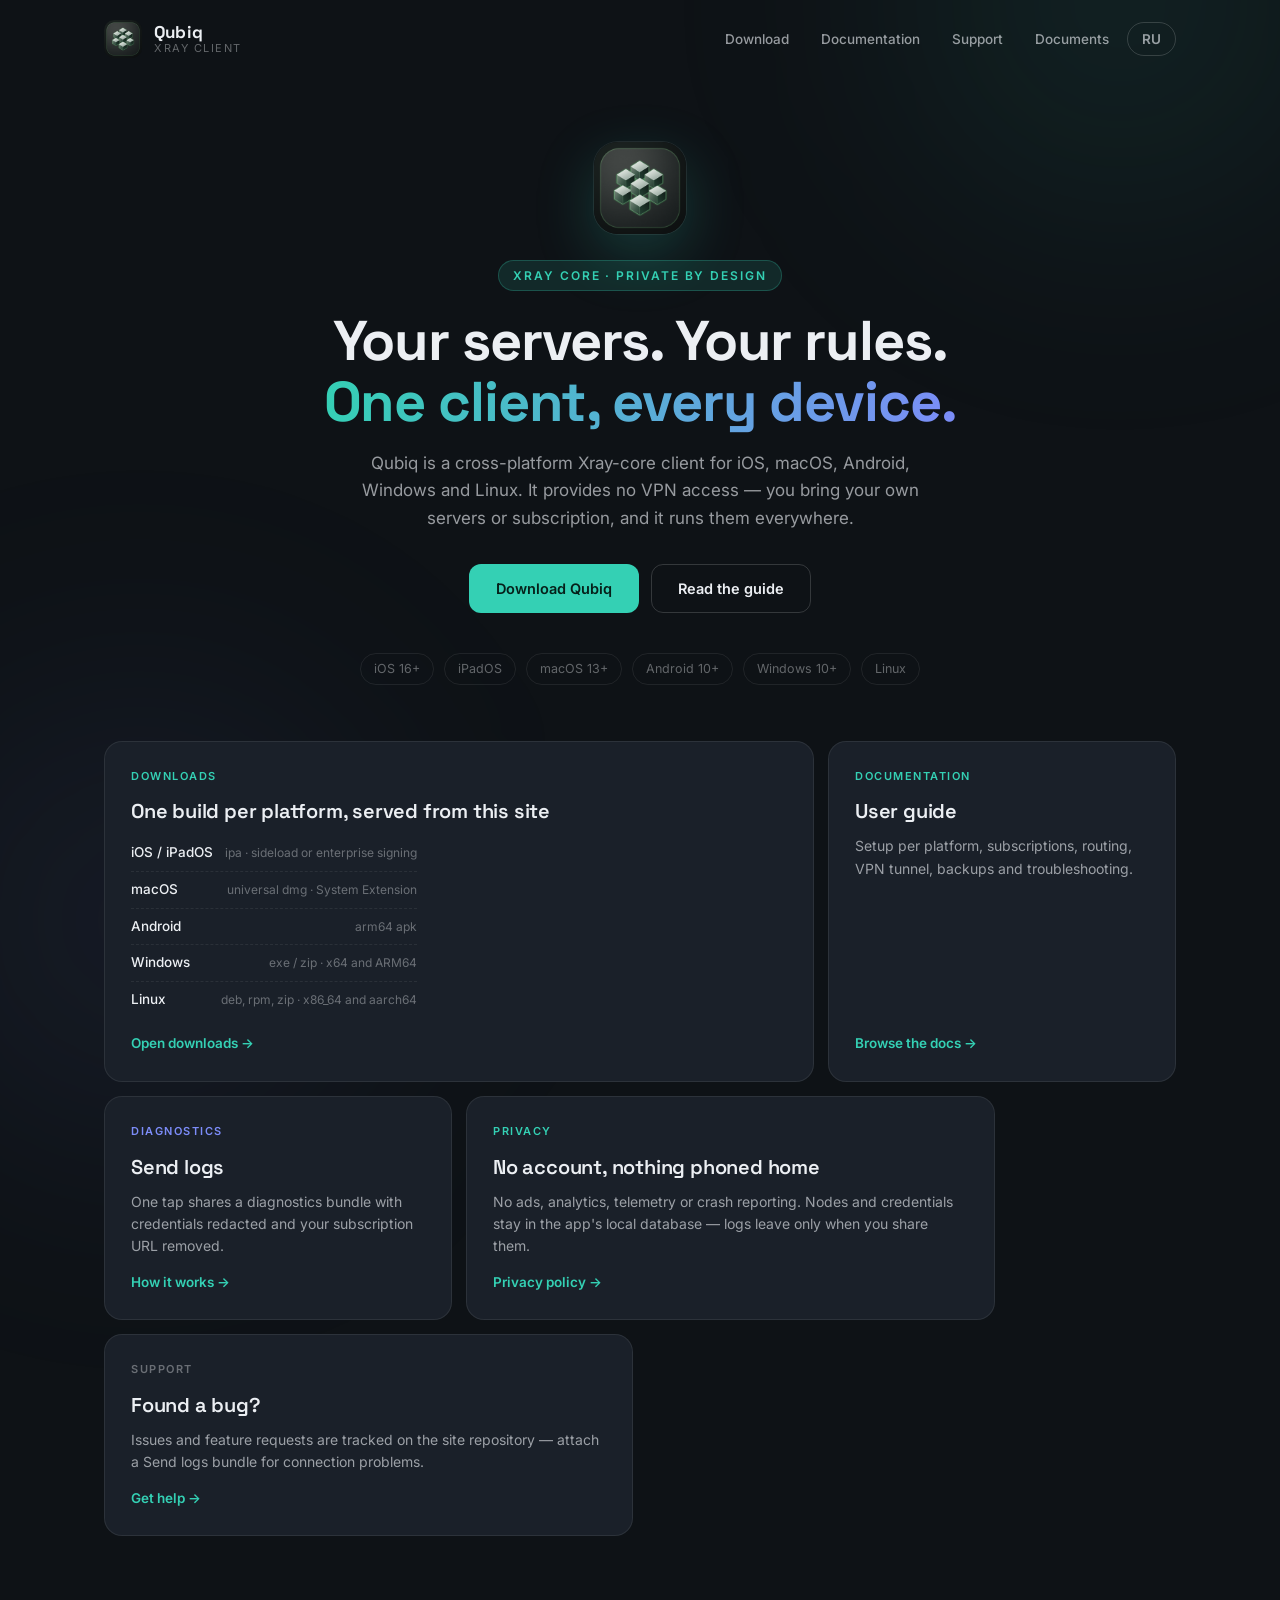
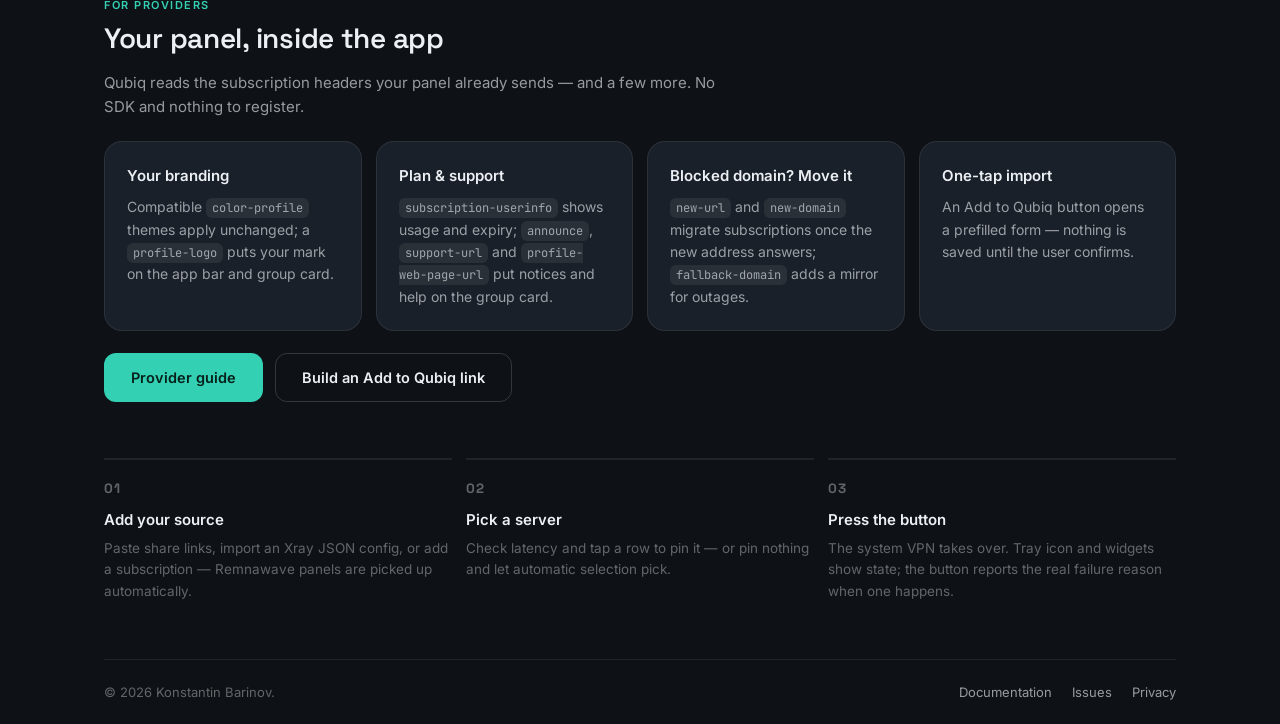
==== commit d0a88c5f: "docs: neutralize provider compatibility references Generated with [Devin](https://devin.ai)  Co-Auth" ====
--- a/index.html
+++ b/index.html
@@ -41,7 +41,7 @@
 <link rel="preconnect" href="https://fonts.googleapis.com">
 <link rel="preconnect" href="https://fonts.gstatic.com" crossorigin>
 <link href="https://fonts.googleapis.com/css2?family=Inter:wght@400;500;600&family=Space+Grotesk:wght@500;600;700&family=JetBrains+Mono:wght@400&display=swap" rel="stylesheet">
-<link rel="stylesheet" href="style.css?v=20261124-1">
+<link rel="stylesheet" href="style.css?v=20261127-1">
 </head>
 <body>
 
@@ -146,7 +146,7 @@
       <div class="providers-grid">
         <div class="provider-feature">
           <h3>Your branding</h3>
-          <p>Themes written for Happ's <code>color-profile</code> apply
+          <p>Compatible <code>color-profile</code> themes apply
           unchanged; a <code>profile-logo</code> puts your mark on the app
           bar and group card.</p>
         </div>
--- a/style.css
+++ b/style.css
@@ -754,7 +754,7 @@
 .tp-ms { font-size: 10px; opacity: .85; }
 .tp-switch { width: 34px; height: 20px; flex: none; border-radius: 999px; }
 
-/* entrance animation — subtle, not Happ's staggered cards */
+/* entrance animation — subtle staggered rise */
 .reveal { animation: rise .5s ease-out backwards; }
 .reveal:nth-child(2) { animation-delay: .06s; }
 .reveal:nth-child(3) { animation-delay: .12s; }
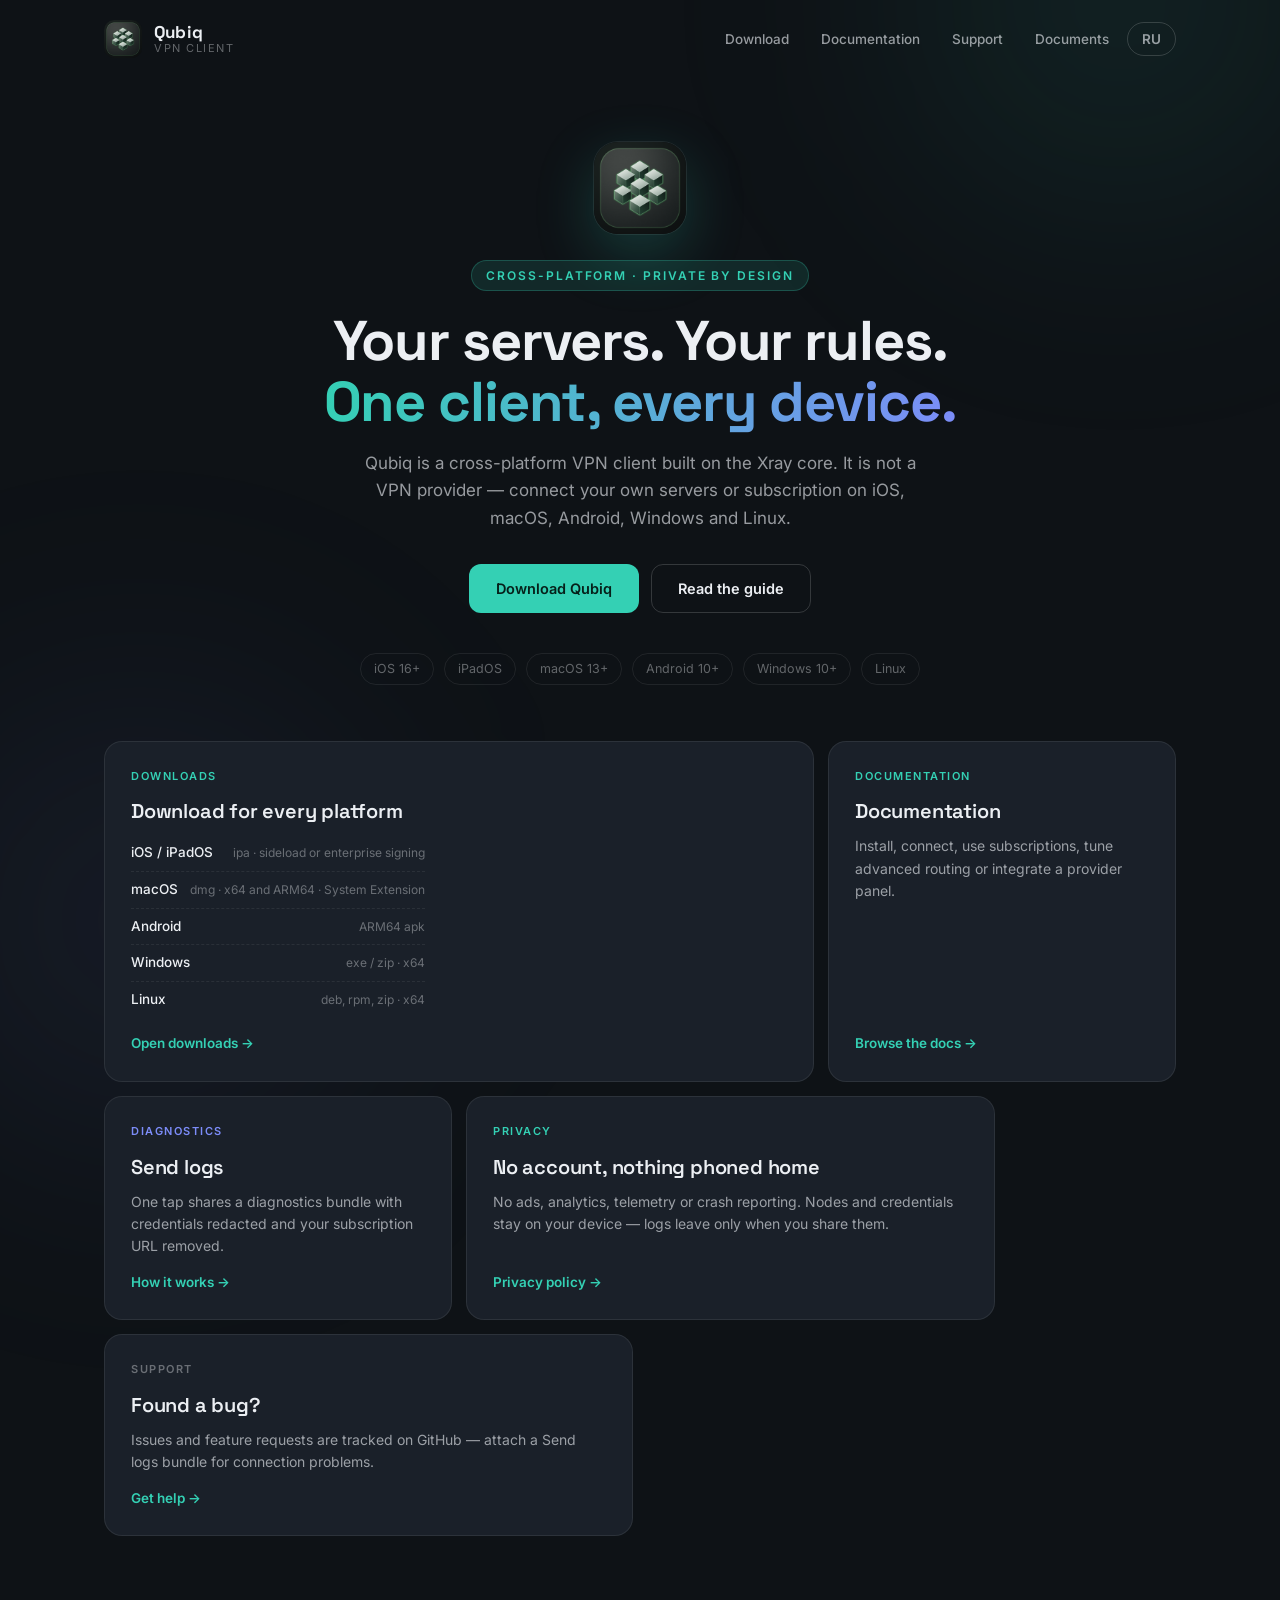
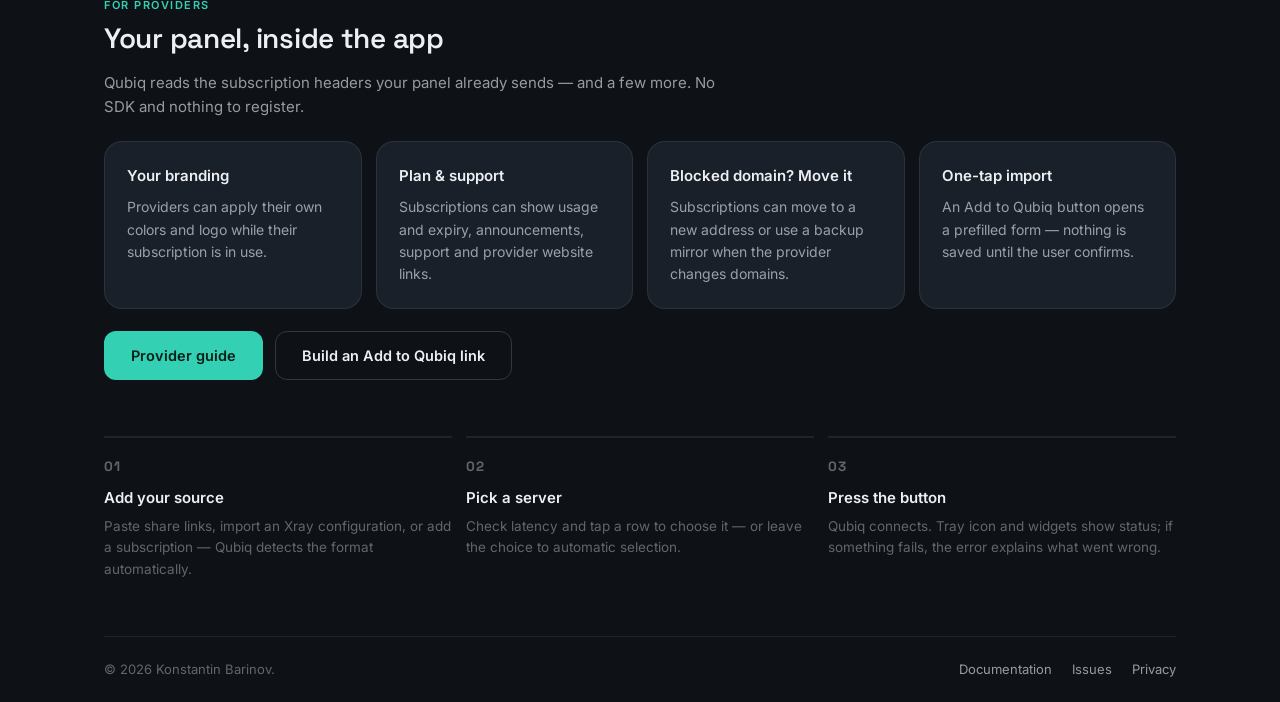
==== commit ca4959c9: "docs: simplify user guidance and downloads Generated with [Devin](https://devin.ai)  Co-Authored-By:" ====
--- a/index.html
+++ b/index.html
@@ -3,10 +3,10 @@
 <head>
 <meta charset="UTF-8">
 <meta name="viewport" content="width=device-width, initial-scale=1.0">
-<title>Qubiq — a cross-platform Xray client for all your devices</title>
-<meta name="description" content="Qubiq is a cross-platform Xray-core client for iPhone, iPad, Mac, Android, Windows and Linux — your own servers and subscriptions; the app has no account and no analytics.">
-<meta property="og:title" content="Qubiq — one Xray client for every device">
-<meta property="og:description" content="Cross-platform Xray-core client for iOS, macOS, Android, Windows and Linux. Your servers, your routing — no accounts, no telemetry.">
+<title>Qubiq — a cross-platform VPN client for your own servers</title>
+<meta name="description" content="Qubiq is a cross-platform VPN client built on the Xray core for iPhone, iPad, Mac, Android, Windows and Linux — your own servers and subscriptions; no account and no analytics.">
+<meta property="og:title" content="Qubiq — one VPN client for every device">
+<meta property="og:description" content="Cross-platform VPN client built on the Xray core for iOS, macOS, Android, Windows and Linux. Your servers, your routing — no accounts, no telemetry.">
 <meta property="og:type" content="website">
 <meta property="og:url" content="https://knstntnkek.github.io/qubiq-site/">
 <meta property="og:site_name" content="Qubiq">
@@ -14,8 +14,8 @@
 <meta property="og:image:width" content="1024">
 <meta property="og:image:height" content="1024">
 <meta name="twitter:card" content="summary_large_image">
-<meta name="twitter:title" content="Qubiq — one Xray client for every device">
-<meta name="twitter:description" content="Cross-platform Xray-core client for iOS, macOS, Android, Windows and Linux. Your servers, your routing — no accounts, no telemetry.">
+<meta name="twitter:title" content="Qubiq — one VPN client for every device">
+<meta name="twitter:description" content="Cross-platform VPN client built on the Xray core for iOS, macOS, Android, Windows and Linux. Your servers, your routing — no accounts, no telemetry.">
 <meta name="twitter:image" content="https://knstntnkek.github.io/qubiq-site/og.png">
 <link rel="canonical" href="https://knstntnkek.github.io/qubiq-site/">
 <link rel="alternate" hreflang="en" href="https://knstntnkek.github.io/qubiq-site/">
@@ -31,7 +31,7 @@
   "downloadUrl": "https://knstntnkek.github.io/qubiq-site/",
   "operatingSystem": "iOS, iPadOS, macOS, Android, Windows, Linux",
   "applicationCategory": "UtilitiesApplication",
-  "description": "A cross-platform Xray-core client for phones, tablets and desktops. Bring your own servers or subscription — no accounts, no analytics.",
+  "description": "A cross-platform VPN client built on the Xray core for phones, tablets and desktops. Use your own servers or subscription — no accounts, no analytics.",
   "offers": { "@type": "Offer", "price": "0", "priceCurrency": "USD" },
   "author": { "@type": "Person", "name": "Konstantin Barinov" }
 }
@@ -41,7 +41,7 @@
 <link rel="preconnect" href="https://fonts.googleapis.com">
 <link rel="preconnect" href="https://fonts.gstatic.com" crossorigin>
 <link href="https://fonts.googleapis.com/css2?family=Inter:wght@400;500;600&family=Space+Grotesk:wght@500;600;700&family=JetBrains+Mono:wght@400&display=swap" rel="stylesheet">
-<link rel="stylesheet" href="style.css?v=20261127-1">
+<link rel="stylesheet" href="style.css?v=20261127-2">
 </head>
 <body>
 
@@ -55,7 +55,7 @@
       <img class="brand-icon" src="icon.png" alt="Qubiq logo">
       <span class="brand-text">
         <strong>Qubiq</strong>
-        <span>Xray client</span>
+        <span>VPN client</span>
       </span>
     </a>
     <nav>
@@ -72,11 +72,11 @@
   <main>
     <section class="hero">
       <img class="hero-logo" src="icon.png" alt="Qubiq">
-      <span class="hero-eyebrow">Xray core · Private by design</span>
+      <span class="hero-eyebrow">Cross-platform · Private by design</span>
       <h1>Your servers. Your rules.<br><em>One client, every device.</em></h1>
-      <p class="hero-sub">Qubiq is a cross-platform Xray-core client for iOS,
-      macOS, Android, Windows and Linux. It provides no VPN access — you
-      bring your own servers or subscription, and it runs them everywhere.</p>
+      <p class="hero-sub">Qubiq is a cross-platform VPN client built on the
+      Xray core. It is not a VPN provider — connect your own servers
+      or subscription on iOS, macOS, Android, Windows and Linux.</p>
       <div class="hero-cta">
         <button class="btn btn-primary" data-modal="modal-download">
           Download Qubiq
@@ -92,22 +92,22 @@
     <section class="bento">
       <button class="bento-card wide reveal" data-modal="modal-download">
         <span class="bento-kicker">Downloads</span>
-        <h2>One build per platform, served from this site</h2>
+        <h2>Download for every platform</h2>
         <ul class="bento-list">
           <li><b>iOS / iPadOS</b><small>ipa · sideload or enterprise signing</small></li>
-          <li><b>macOS</b><small>universal dmg · System Extension</small></li>
-          <li><b>Android</b><small>arm64 apk</small></li>
-          <li><b>Windows</b><small>exe / zip · x64 and ARM64</small></li>
-          <li><b>Linux</b><small>deb, rpm, zip · x86_64 and aarch64</small></li>
+          <li><b>macOS</b><small>dmg · x64 and ARM64 · System Extension</small></li>
+          <li><b>Android</b><small>ARM64 apk</small></li>
+          <li><b>Windows</b><small>exe / zip · x64</small></li>
+          <li><b>Linux</b><small>deb, rpm, zip · x64</small></li>
         </ul>
         <span class="bento-cta">Open downloads →</span>
       </button>
 
       <a class="bento-card third reveal" href="docs.html">
         <span class="bento-kicker">Documentation</span>
-        <h2>User guide</h2>
-        <p>Setup per platform, subscriptions, routing, VPN tunnel,
-        backups and troubleshooting.</p>
+        <h2>Documentation</h2>
+        <p>Install, connect, use subscriptions, tune advanced routing or
+        integrate a provider panel.</p>
         <span class="bento-cta">Browse the docs →</span>
       </a>
 
@@ -123,7 +123,7 @@
         <span class="bento-kicker">Privacy</span>
         <h2>No account, nothing phoned home</h2>
         <p>No ads, analytics, telemetry or crash reporting. Nodes and
-        credentials stay in the app's local database — logs leave only
+        credentials stay on your device — logs leave only
         when you share them.</p>
         <span class="bento-cta">Privacy policy →</span>
       </a>
@@ -131,7 +131,7 @@
       <button class="bento-card half reveal" data-modal="modal-support">
         <span class="bento-kicker neutral">Support</span>
         <h2>Found a bug?</h2>
-        <p>Issues and feature requests are tracked on the site repository —
+        <p>Issues and feature requests are tracked on GitHub —
         attach a Send logs bundle for connection problems.</p>
         <span class="bento-cta">Get help →</span>
       </button>
@@ -146,22 +146,18 @@
       <div class="providers-grid">
         <div class="provider-feature">
           <h3>Your branding</h3>
-          <p>Compatible <code>color-profile</code> themes apply
-          unchanged; a <code>profile-logo</code> puts your mark on the app
-          bar and group card.</p>
+          <p>Providers can apply their own colors and logo while their
+          subscription is in use.</p>
         </div>
         <div class="provider-feature">
           <h3>Plan &amp; support</h3>
-          <p><code>subscription-userinfo</code> shows usage and expiry;
-          <code>announce</code>, <code>support-url</code> and
-          <code>profile-web-page-url</code> put notices and help on the
-          group card.</p>
+          <p>Subscriptions can show usage and expiry, announcements,
+          support and provider website links.</p>
         </div>
         <div class="provider-feature">
           <h3>Blocked domain? Move it</h3>
-          <p><code>new-url</code> and <code>new-domain</code> migrate
-          subscriptions once the new address answers;
-          <code>fallback-domain</code> adds a mirror for outages.</p>
+          <p>Subscriptions can move to a new address or use a backup
+          mirror when the provider changes domains.</p>
         </div>
         <div class="provider-feature">
           <h3>One-tap import</h3>
@@ -179,20 +175,20 @@
       <div class="step">
         <p class="step-num">01</p>
         <h3>Add your source</h3>
-        <p>Paste share links, import an Xray JSON config, or add a
-        subscription — Remnawave panels are picked up automatically.</p>
+        <p>Paste share links, import an Xray configuration, or add a
+        subscription — Qubiq detects the format automatically.</p>
       </div>
       <div class="step">
         <p class="step-num">02</p>
         <h3>Pick a server</h3>
-        <p>Check latency and tap a row to pin it — or pin nothing and
-        let automatic selection pick.</p>
+        <p>Check latency and tap a row to choose it — or leave the choice
+        to automatic selection.</p>
       </div>
       <div class="step">
         <p class="step-num">03</p>
         <h3>Press the button</h3>
-        <p>The system VPN takes over. Tray icon and widgets show state;
-        the button reports the real failure reason when one happens.</p>
+        <p>Qubiq connects. Tray icon and widgets show status; if something
+        fails, the error explains what went wrong.</p>
       </div>
     </section>
   </main>
@@ -213,27 +209,26 @@
   <div class="modal-card" role="dialog" aria-modal="true" aria-label="Download Qubiq">
     <button class="modal-x" data-close aria-label="Close">×</button>
     <h2 class="modal-title">Download</h2>
-    <p class="modal-sub">Choose your platform — packages are served right
-    here, no repo access needed.</p>
+    <p class="modal-sub">Choose your platform to download Qubiq.</p>
     <div class="modal-cols">
       <div class="modal-col">
         <p class="modal-col-title">Desktop</p>
         <div class="dl-row dl-static">
           <span class="dl-main">
             <span class="dl-name">Windows</span>
-            <span class="dl-meta">x64 / ARM64 · exe, zip · Win 10 20H2+ · soon</span>
+            <span class="dl-meta">x64 · exe, zip · Windows 10 20H2+ · soon</span>
           </span>
         </div>
         <div class="dl-row dl-static">
           <span class="dl-main">
             <span class="dl-name">macOS</span>
-            <span class="dl-meta">universal dmg · macOS 13+ · System Extension · soon</span>
+            <span class="dl-meta">x64 / ARM64 · dmg · macOS 13+ · System Extension · soon</span>
           </span>
         </div>
         <div class="dl-row dl-static">
           <span class="dl-main">
             <span class="dl-name">Linux</span>
-            <span class="dl-meta">x86_64 / aarch64 · deb, rpm, zip · glibc 2.39+ · soon</span>
+            <span class="dl-meta">x64 · deb, rpm, zip · glibc 2.39+ · soon</span>
           </span>
         </div>
       </div>
@@ -242,20 +237,19 @@
         <div class="dl-row dl-static">
           <span class="dl-main">
             <span class="dl-name">iOS / iPadOS</span>
-            <span class="dl-meta">ipa · iOS 16+ · sideload / enterprise signing · soon</span>
+            <span class="dl-meta">ipa · iOS 16+ · sideload or enterprise signing · soon</span>
           </span>
         </div>
         <div class="dl-row dl-static">
           <span class="dl-main">
             <span class="dl-name">Android</span>
-            <span class="dl-meta">arm64 apk · Android 10+ · soon</span>
+            <span class="dl-meta">ARM64 apk · Android 10+ · soon</span>
           </span>
         </div>
       </div>
     </div>
-    <p class="modal-foot">Published builds replace their platform row with a
-    direct download automatically. First connect asks for the platform VPN
-    permission — see <a href="docs.html?page=getting-started">Getting
+    <p class="modal-foot">When you first connect, the system will ask for
+    VPN permission — see <a href="docs.html?page=getting-started">Getting
     started</a>.</p>
   </div>
 </div>
@@ -270,7 +264,7 @@
         <a class="dl-row" href="https://github.com/knstntnkek/qubiq-site/issues">
           <span class="dl-main">
             <span class="dl-name">GitHub Issues</span>
-            <span class="dl-meta">site repo · bug reports &amp; feature requests</span>
+            <span class="dl-meta">bug reports &amp; feature requests</span>
           </span>
           <span class="dl-arrow">→</span>
         </a>
@@ -326,7 +320,7 @@
   </div>
 </div>
 
-<script src="site.js?v=20261123-2"></script>
+<script src="site.js?v=20261127-2"></script>
 <script data-goatcounter="https://konstantin11.goatcounter.com/count" async src="https://gc.zgo.at/count.js"></script>
 </body>
 </html>
--- a/style.css
+++ b/style.css
@@ -490,14 +490,17 @@
   top: 24px;
   align-self: start;
 }
-.docs-nav .docs-nav-title {
+.docs-nav .docs-nav-title,
+.docs-nav .docs-nav-group {
   font-size: 11px;
   font-weight: 600;
   letter-spacing: .14em;
   text-transform: uppercase;
   color: var(--text-mute);
-  margin-bottom: 12px;
-}
+}
+.docs-nav .docs-nav-title { margin-bottom: 12px; }
+.docs-nav .docs-nav-group { margin: 18px 0 6px; }
+.docs-nav .docs-nav-title + .docs-nav-group { margin-top: 0; }
 .docs-nav a {
   display: block;
   color: var(--text-soft);
@@ -790,7 +793,7 @@
     gap: 6px;
     margin-bottom: 8px;
   }
-  .docs-nav .docs-nav-title { display: none; }
+  .docs-nav .docs-nav-title, .docs-nav .docs-nav-group { display: none; }
   .docs-nav a { border-left: 0; border: 1px solid var(--border); border-radius: 999px; padding: 6px 12px; }
   .hero { padding: 40px 0; }
   .footer { justify-content: center; text-align: center; }
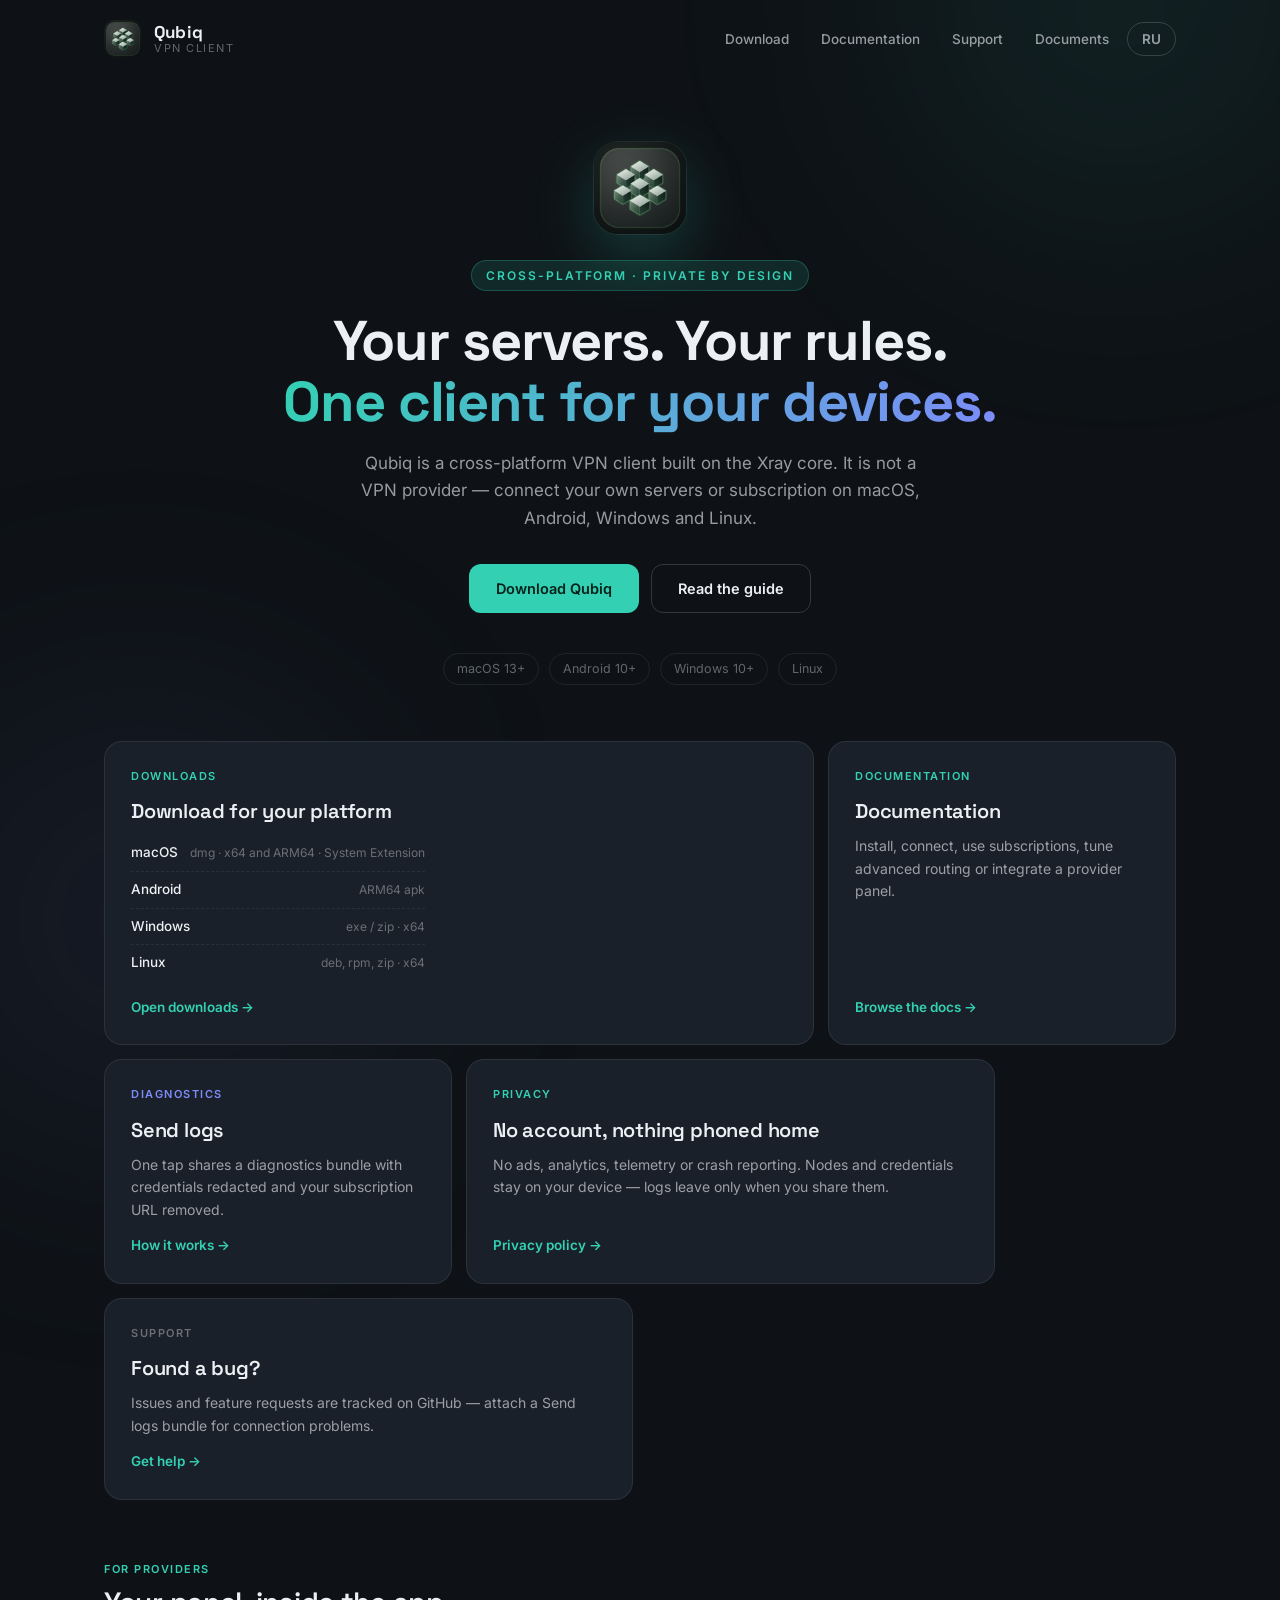
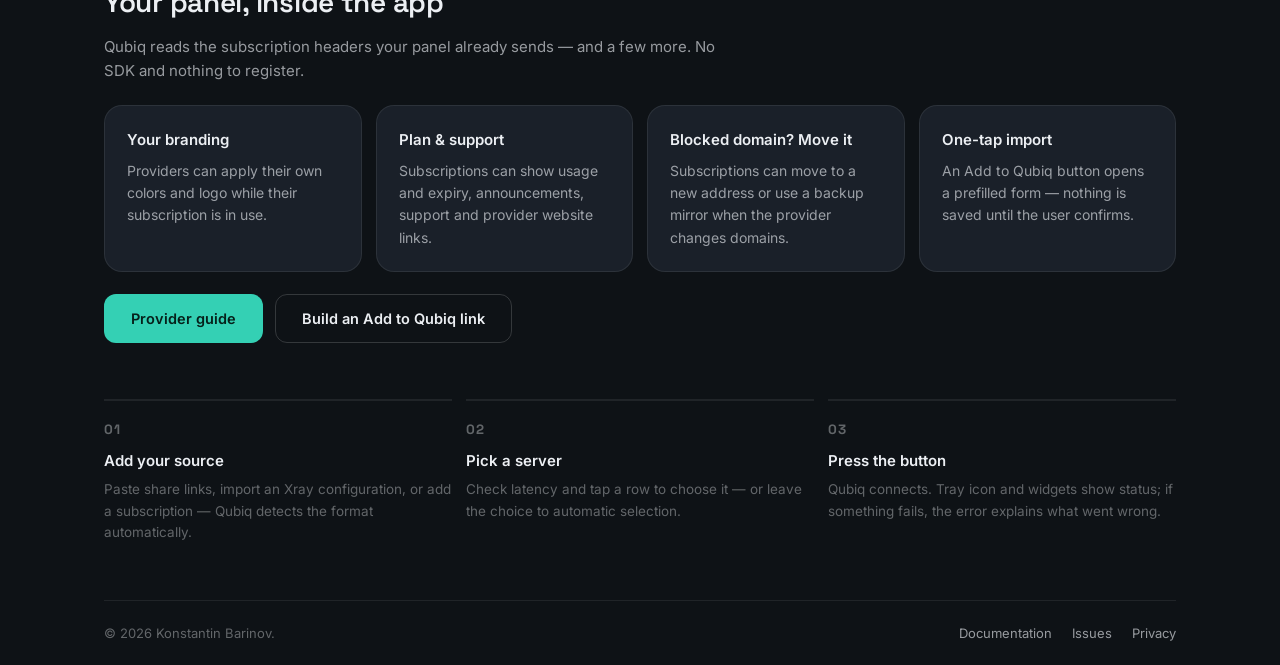
==== commit 8c65a8ef: "feat(site): detect browser language and hide ios downloads Generated with [Devin](https://devin.ai) " ====
--- a/index.html
+++ b/index.html
@@ -3,10 +3,11 @@
 <head>
 <meta charset="UTF-8">
 <meta name="viewport" content="width=device-width, initial-scale=1.0">
+<script src="language.js?v=20261127-3"></script>
 <title>Qubiq — a cross-platform VPN client for your own servers</title>
-<meta name="description" content="Qubiq is a cross-platform VPN client built on the Xray core for iPhone, iPad, Mac, Android, Windows and Linux — your own servers and subscriptions; no account and no analytics.">
-<meta property="og:title" content="Qubiq — one VPN client for every device">
-<meta property="og:description" content="Cross-platform VPN client built on the Xray core for iOS, macOS, Android, Windows and Linux. Your servers, your routing — no accounts, no telemetry.">
+<meta name="description" content="Qubiq is a cross-platform VPN client built on the Xray core for macOS, Android, Windows and Linux — your own servers and subscriptions; no account and no analytics.">
+<meta property="og:title" content="Qubiq — one VPN client for your devices">
+<meta property="og:description" content="Cross-platform VPN client built on the Xray core for macOS, Android, Windows and Linux. Your servers, your routing — no accounts, no telemetry.">
 <meta property="og:type" content="website">
 <meta property="og:url" content="https://knstntnkek.github.io/qubiq-site/">
 <meta property="og:site_name" content="Qubiq">
@@ -14,8 +15,8 @@
 <meta property="og:image:width" content="1024">
 <meta property="og:image:height" content="1024">
 <meta name="twitter:card" content="summary_large_image">
-<meta name="twitter:title" content="Qubiq — one VPN client for every device">
-<meta name="twitter:description" content="Cross-platform VPN client built on the Xray core for iOS, macOS, Android, Windows and Linux. Your servers, your routing — no accounts, no telemetry.">
+<meta name="twitter:title" content="Qubiq — one VPN client for your devices">
+<meta name="twitter:description" content="Cross-platform VPN client built on the Xray core for macOS, Android, Windows and Linux. Your servers, your routing — no accounts, no telemetry.">
 <meta name="twitter:image" content="https://knstntnkek.github.io/qubiq-site/og.png">
 <link rel="canonical" href="https://knstntnkek.github.io/qubiq-site/">
 <link rel="alternate" hreflang="en" href="https://knstntnkek.github.io/qubiq-site/">
@@ -29,7 +30,7 @@
   "name": "Qubiq",
   "url": "https://knstntnkek.github.io/qubiq-site/",
   "downloadUrl": "https://knstntnkek.github.io/qubiq-site/",
-  "operatingSystem": "iOS, iPadOS, macOS, Android, Windows, Linux",
+  "operatingSystem": "macOS, Android, Windows, Linux",
   "applicationCategory": "UtilitiesApplication",
   "description": "A cross-platform VPN client built on the Xray core for phones, tablets and desktops. Use your own servers or subscription — no accounts, no analytics.",
   "offers": { "@type": "Offer", "price": "0", "priceCurrency": "USD" },
@@ -73,10 +74,10 @@
     <section class="hero">
       <img class="hero-logo" src="icon.png" alt="Qubiq">
       <span class="hero-eyebrow">Cross-platform · Private by design</span>
-      <h1>Your servers. Your rules.<br><em>One client, every device.</em></h1>
+      <h1>Your servers. Your rules.<br><em>One client for your devices.</em></h1>
       <p class="hero-sub">Qubiq is a cross-platform VPN client built on the
       Xray core. It is not a VPN provider — connect your own servers
-      or subscription on iOS, macOS, Android, Windows and Linux.</p>
+      or subscription on macOS, Android, Windows and Linux.</p>
       <div class="hero-cta">
         <button class="btn btn-primary" data-modal="modal-download">
           Download Qubiq
@@ -84,7 +85,7 @@
         <a class="btn btn-ghost" href="docs.html">Read the guide</a>
       </div>
       <div class="platform-chips">
-        <span>iOS 16+</span><span>iPadOS</span><span>macOS 13+</span>
+        <span>macOS 13+</span>
         <span>Android 10+</span><span>Windows 10+</span><span>Linux</span>
       </div>
     </section>
@@ -92,9 +93,8 @@
     <section class="bento">
       <button class="bento-card wide reveal" data-modal="modal-download">
         <span class="bento-kicker">Downloads</span>
-        <h2>Download for every platform</h2>
+        <h2>Download for your platform</h2>
         <ul class="bento-list">
-          <li><b>iOS / iPadOS</b><small>ipa · sideload or enterprise signing</small></li>
           <li><b>macOS</b><small>dmg · x64 and ARM64 · System Extension</small></li>
           <li><b>Android</b><small>ARM64 apk</small></li>
           <li><b>Windows</b><small>exe / zip · x64</small></li>
@@ -236,12 +236,6 @@
         <p class="modal-col-title">Mobile</p>
         <div class="dl-row dl-static">
           <span class="dl-main">
-            <span class="dl-name">iOS / iPadOS</span>
-            <span class="dl-meta">ipa · iOS 16+ · sideload or enterprise signing · soon</span>
-          </span>
-        </div>
-        <div class="dl-row dl-static">
-          <span class="dl-main">
             <span class="dl-name">Android</span>
             <span class="dl-meta">ARM64 apk · Android 10+ · soon</span>
           </span>
@@ -320,7 +314,7 @@
   </div>
 </div>
 
-<script src="site.js?v=20261127-2"></script>
+<script src="site.js?v=20261127-3"></script>
 <script data-goatcounter="https://konstantin11.goatcounter.com/count" async src="https://gc.zgo.at/count.js"></script>
 </body>
 </html>
